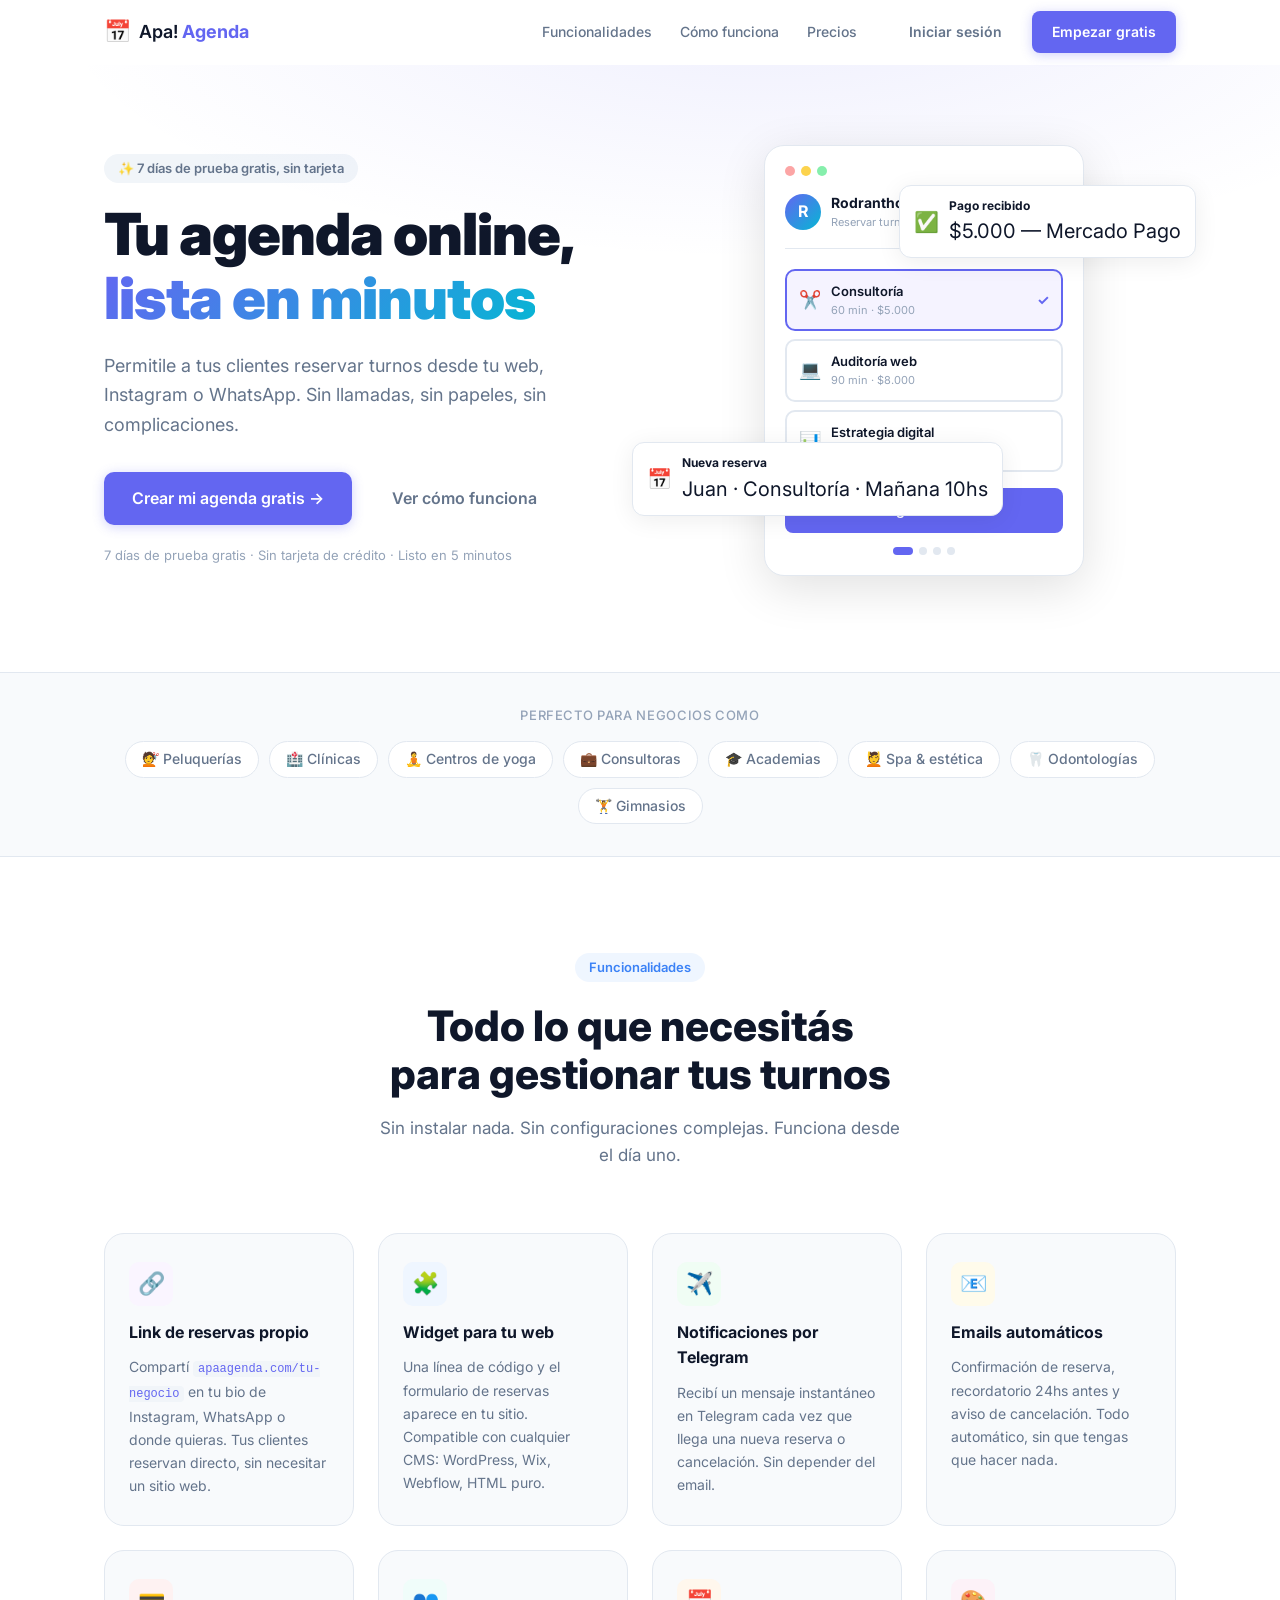
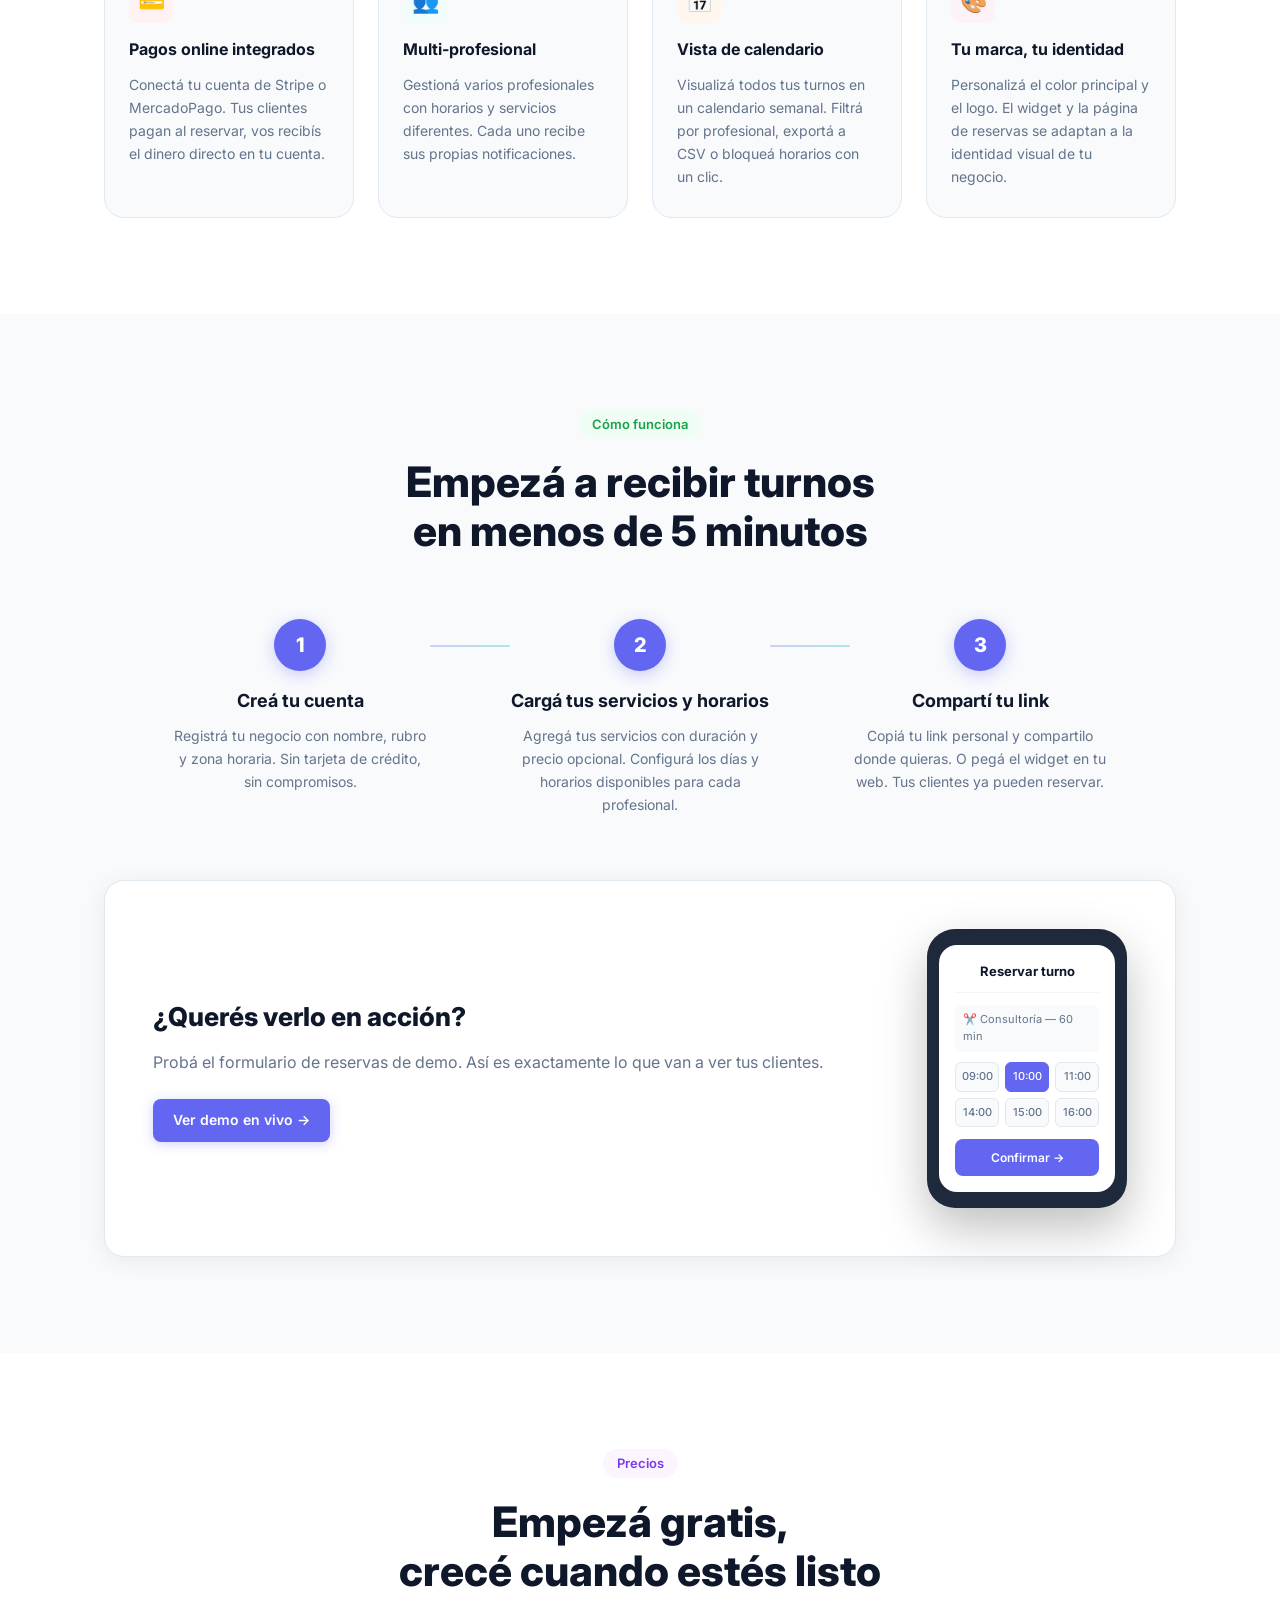
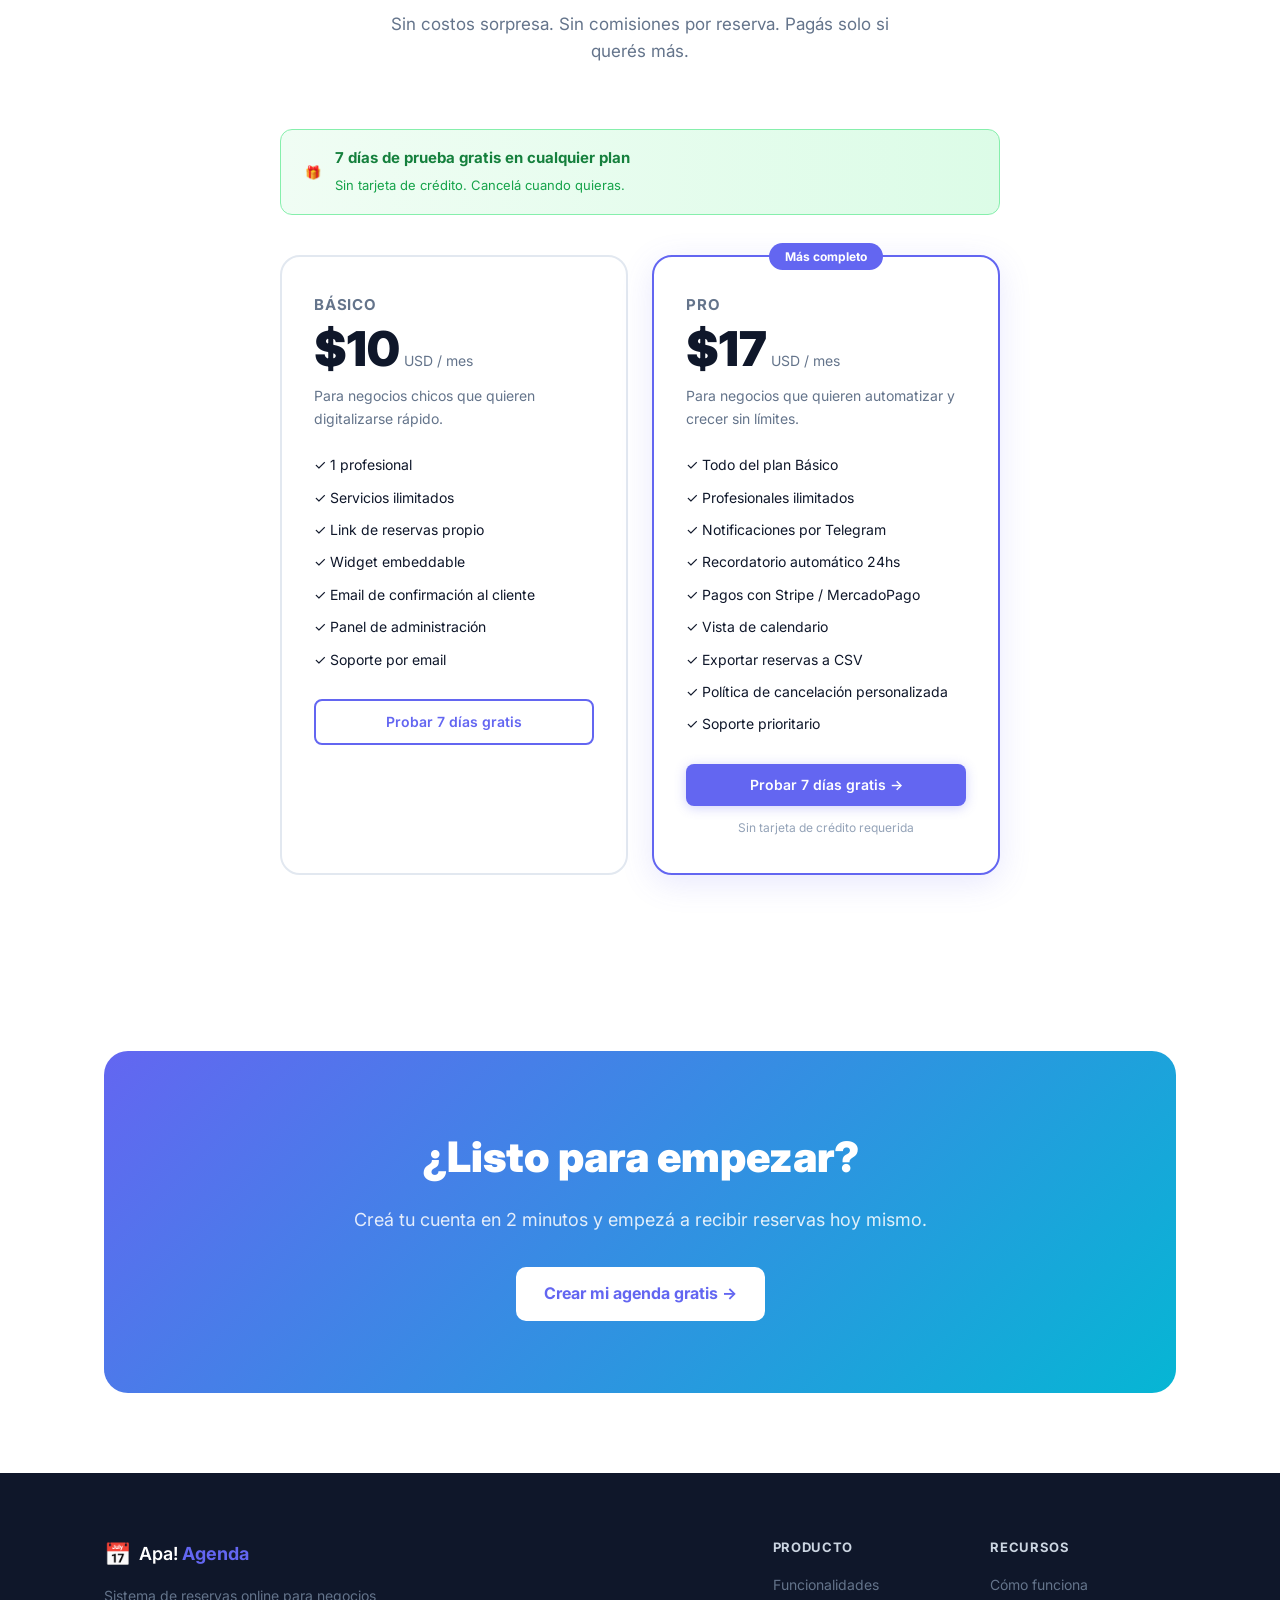
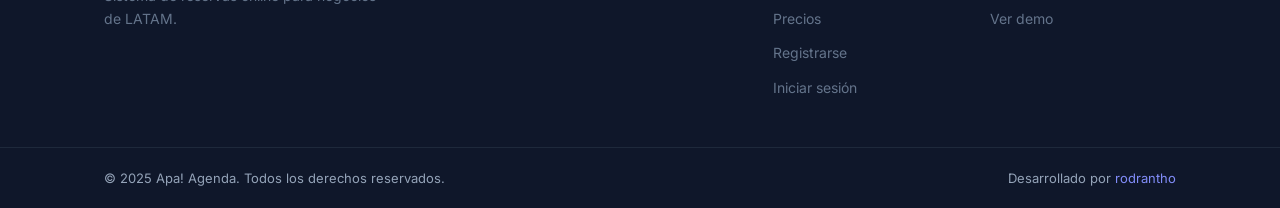
==== index.html @ f94d6b87 "chore: replace edantis with rodrantho, add custom domain CNAME - Widget mockup: Estudio Edantis → Ro" ====
<!doctype html>
<html lang="es">
<head>
  <meta charset="UTF-8" />
  <meta name="viewport" content="width=device-width, initial-scale=1.0" />
  <title>Apa! Agenda — Tu agenda online, lista en minutos</title>
  <meta name="description" content="Sistema de reservas online para salones, clínicas, estudios y más. Widget embeddable, notificaciones por Telegram y email, pagos integrados." />
  <meta property="og:title" content="Apa! Agenda" />
  <meta property="og:description" content="Tu agenda online, lista en minutos. Para negocios de salud, belleza, educación y más." />
  <meta property="og:type" content="website" />
  <link rel="preconnect" href="https://fonts.googleapis.com" />
  <link rel="preconnect" href="https://fonts.gstatic.com" crossorigin />
  <link href="https://fonts.googleapis.com/css2?family=Inter:wght@400;500;600;700;800;900&display=swap" rel="stylesheet" />
  <link rel="stylesheet" href="style.css" />
</head>
<body>

  <!-- ─── NAV ─────────────────────────────────────────────────────────────── -->
  <header class="nav" id="nav">
    <div class="container nav__inner">
      <a href="/" class="nav__logo">
        <span class="logo-icon">📅</span>
        <span>Apa! <strong>Agenda</strong></span>
      </a>
      <nav class="nav__links">
        <a href="#features">Funcionalidades</a>
        <a href="#how">Cómo funciona</a>
        <a href="#pricing">Precios</a>
      </nav>
      <div class="nav__ctas">
        <a href="https://app.apagenda.com/login" class="btn btn--ghost">Iniciar sesión</a>
        <a href="https://app.apagenda.com/register" class="btn btn--primary">Empezar gratis</a>
      </div>
      <button class="nav__burger" id="burger" aria-label="Menú">
        <span></span><span></span><span></span>
      </button>
    </div>
    <div class="nav__mobile" id="mobile-menu">
      <a href="#features">Funcionalidades</a>
      <a href="#how">Cómo funciona</a>
      <a href="#pricing">Precios</a>
      <a href="https://app.apagenda.com/login" class="btn btn--ghost">Iniciar sesión</a>
      <a href="https://app.apagenda.com/register" class="btn btn--primary">Empezar gratis</a>
    </div>
  </header>

  <!-- ─── HERO ─────────────────────────────────────────────────────────────── -->
  <section class="hero">
    <div class="container hero__inner">
      <div class="hero__text">
        <div class="badge">✨ 7 días de prueba gratis, sin tarjeta</div>
        <h1>Tu agenda online,<br /><span class="gradient-text">lista en minutos</span></h1>
        <p class="hero__sub">
          Permitile a tus clientes reservar turnos desde tu web, Instagram o WhatsApp.
          Sin llamadas, sin papeles, sin complicaciones.
        </p>
        <div class="hero__actions">
          <a href="https://app.apagenda.com/register" class="btn btn--primary btn--lg">
            Crear mi agenda gratis →
          </a>
          <a href="#how" class="btn btn--ghost btn--lg">Ver cómo funciona</a>
        </div>
        <p class="hero__note">7 días de prueba gratis · Sin tarjeta de crédito · Listo en 5 minutos</p>
      </div>
      <div class="hero__visual">
        <div class="widget-preview">
          <div class="widget-preview__bar">
            <span></span><span></span><span></span>
          </div>
          <div class="widget-preview__header">
            <div class="wp-avatar">R</div>
            <div>
              <div class="wp-name">Rodrantho</div>
              <div class="wp-sub">Reservar turno</div>
            </div>
          </div>
          <div class="widget-preview__services">
            <div class="service-card service-card--active">
              <span class="service-icon">✂️</span>
              <div>
                <div class="service-name">Consultoría</div>
                <div class="service-meta">60 min · $5.000</div>
              </div>
              <span class="service-check">✓</span>
            </div>
            <div class="service-card">
              <span class="service-icon">💻</span>
              <div>
                <div class="service-name">Auditoría web</div>
                <div class="service-meta">90 min · $8.000</div>
              </div>
            </div>
            <div class="service-card">
              <span class="service-icon">📊</span>
              <div>
                <div class="service-name">Estrategia digital</div>
                <div class="service-meta">45 min · $3.500</div>
              </div>
            </div>
          </div>
          <div class="widget-preview__btn">Siguiente →</div>
          <div class="widget-preview__steps">
            <span class="step active"></span>
            <span class="step"></span>
            <span class="step"></span>
            <span class="step"></span>
          </div>
        </div>
        <div class="floating-notif floating-notif--1">
          <span>📅</span>
          <div>
            <strong>Nueva reserva</strong>
            <span>Juan · Consultoría · Mañana 10hs</span>
          </div>
        </div>
        <div class="floating-notif floating-notif--2">
          <span>✅</span>
          <div>
            <strong>Pago recibido</strong>
            <span>$5.000 — Mercado Pago</span>
          </div>
        </div>
      </div>
    </div>
    <div class="hero__bg"></div>
  </section>

  <!-- ─── LOGOS / SOCIAL PROOF ─────────────────────────────────────────────── -->
  <section class="social-proof">
    <div class="container">
      <p class="social-proof__label">Perfecto para negocios como</p>
      <div class="industries">
        <span>💇 Peluquerías</span>
        <span>🏥 Clínicas</span>
        <span>🧘 Centros de yoga</span>
        <span>💼 Consultoras</span>
        <span>🎓 Academias</span>
        <span>💆 Spa & estética</span>
        <span>🦷 Odontologías</span>
        <span>🏋️ Gimnasios</span>
      </div>
    </div>
  </section>

  <!-- ─── FEATURES ─────────────────────────────────────────────────────────── -->
  <section class="features section" id="features">
    <div class="container">
      <div class="section-header">
        <div class="badge badge--blue">Funcionalidades</div>
        <h2>Todo lo que necesitás<br />para gestionar tus turnos</h2>
        <p>Sin instalar nada. Sin configuraciones complejas. Funciona desde el día uno.</p>
      </div>
      <div class="features__grid">

        <div class="feature-card">
          <div class="feature-icon feature-icon--purple">🔗</div>
          <h3>Link de reservas propio</h3>
          <p>Compartí <code>apaagenda.com/tu-negocio</code> en tu bio de Instagram, WhatsApp o donde quieras. Tus clientes reservan directo, sin necesitar un sitio web.</p>
        </div>

        <div class="feature-card">
          <div class="feature-icon feature-icon--blue">🧩</div>
          <h3>Widget para tu web</h3>
          <p>Una línea de código y el formulario de reservas aparece en tu sitio. Compatible con cualquier CMS: WordPress, Wix, Webflow, HTML puro.</p>
        </div>

        <div class="feature-card">
          <div class="feature-icon feature-icon--green">✈️</div>
          <h3>Notificaciones por Telegram</h3>
          <p>Recibí un mensaje instantáneo en Telegram cada vez que llega una nueva reserva o cancelación. Sin depender del email.</p>
        </div>

        <div class="feature-card">
          <div class="feature-icon feature-icon--yellow">📧</div>
          <h3>Emails automáticos</h3>
          <p>Confirmación de reserva, recordatorio 24hs antes y aviso de cancelación. Todo automático, sin que tengas que hacer nada.</p>
        </div>

        <div class="feature-card">
          <div class="feature-icon feature-icon--red">💳</div>
          <h3>Pagos online integrados</h3>
          <p>Conectá tu cuenta de Stripe o MercadoPago. Tus clientes pagan al reservar, vos recibís el dinero directo en tu cuenta.</p>
        </div>

        <div class="feature-card">
          <div class="feature-icon feature-icon--teal">👥</div>
          <h3>Multi-profesional</h3>
          <p>Gestioná varios profesionales con horarios y servicios diferentes. Cada uno recibe sus propias notificaciones.</p>
        </div>

        <div class="feature-card">
          <div class="feature-icon feature-icon--orange">📅</div>
          <h3>Vista de calendario</h3>
          <p>Visualizá todos tus turnos en un calendario semanal. Filtrá por profesional, exportá a CSV o bloqueá horarios con un clic.</p>
        </div>

        <div class="feature-card">
          <div class="feature-icon feature-icon--pink">🎨</div>
          <h3>Tu marca, tu identidad</h3>
          <p>Personalizá el color principal y el logo. El widget y la página de reservas se adaptan a la identidad visual de tu negocio.</p>
        </div>

      </div>
    </div>
  </section>

  <!-- ─── HOW IT WORKS ─────────────────────────────────────────────────────── -->
  <section class="how section" id="how">
    <div class="container">
      <div class="section-header">
        <div class="badge badge--green">Cómo funciona</div>
        <h2>Empezá a recibir turnos<br />en menos de 5 minutos</h2>
      </div>
      <div class="steps">
        <div class="step-item">
          <div class="step-number">1</div>
          <div class="step-content">
            <h3>Creá tu cuenta</h3>
            <p>Registrá tu negocio con nombre, rubro y zona horaria. Sin tarjeta de crédito, sin compromisos.</p>
          </div>
        </div>
        <div class="step-divider"></div>
        <div class="step-item">
          <div class="step-number">2</div>
          <div class="step-content">
            <h3>Cargá tus servicios y horarios</h3>
            <p>Agregá tus servicios con duración y precio opcional. Configurá los días y horarios disponibles para cada profesional.</p>
          </div>
        </div>
        <div class="step-divider"></div>
        <div class="step-item">
          <div class="step-number">3</div>
          <div class="step-content">
            <h3>Compartí tu link</h3>
            <p>Copiá tu link personal y compartilo donde quieras. O pegá el widget en tu web. Tus clientes ya pueden reservar.</p>
          </div>
        </div>
      </div>

      <div class="demo-box">
        <div class="demo-box__text">
          <h3>¿Querés verlo en acción?</h3>
          <p>Probá el formulario de reservas de demo. Así es exactamente lo que van a ver tus clientes.</p>
          <a href="https://app.apagenda.com/b/salon-demo" target="_blank" rel="noopener" class="btn btn--primary">
            Ver demo en vivo →
          </a>
        </div>
        <div class="demo-box__img">
          <div class="phone-mockup">
            <div class="phone-screen">
              <div class="phone-header">Reservar turno</div>
              <div class="phone-service">✂️ Consultoría — 60 min</div>
              <div class="phone-slots">
                <span class="slot">09:00</span>
                <span class="slot slot--active">10:00</span>
                <span class="slot">11:00</span>
                <span class="slot">14:00</span>
                <span class="slot">15:00</span>
                <span class="slot">16:00</span>
              </div>
              <div class="phone-btn">Confirmar →</div>
            </div>
          </div>
        </div>
      </div>
    </div>
  </section>

  <!-- ─── PRICING ───────────────────────────────────────────────────────────── -->
  <section class="pricing section" id="pricing">
    <div class="container">
      <div class="section-header">
        <div class="badge badge--purple">Precios</div>
        <h2>Empezá gratis,<br />crecé cuando estés listo</h2>
        <p>Sin costos sorpresa. Sin comisiones por reserva. Pagás solo si querés más.</p>
      </div>
      <div class="trial-banner">
        <span class="trial-icon">🎁</span>
        <div>
          <strong>7 días de prueba gratis en cualquier plan</strong>
          <span>Sin tarjeta de crédito. Cancelá cuando quieras.</span>
        </div>
      </div>

      <div class="pricing__grid">

        <div class="plan-card">
          <div class="plan-name">Básico</div>
          <div class="plan-price"><span class="plan-amount">$10</span><span class="plan-period">USD / mes</span></div>
          <p class="plan-desc">Para negocios chicos que quieren digitalizarse rápido.</p>
          <ul class="plan-features">
            <li>✓ 1 profesional</li>
            <li>✓ Servicios ilimitados</li>
            <li>✓ Link de reservas propio</li>
            <li>✓ Widget embeddable</li>
            <li>✓ Email de confirmación al cliente</li>
            <li>✓ Panel de administración</li>
            <li>✓ Soporte por email</li>
          </ul>
          <a href="https://app.apagenda.com/register" class="btn btn--outline btn--full">Probar 7 días gratis</a>
        </div>

        <div class="plan-card plan-card--featured">
          <div class="plan-badge">Más completo</div>
          <div class="plan-name">Pro</div>
          <div class="plan-price"><span class="plan-amount">$17</span><span class="plan-period">USD / mes</span></div>
          <p class="plan-desc">Para negocios que quieren automatizar y crecer sin límites.</p>
          <ul class="plan-features">
            <li>✓ Todo del plan Básico</li>
            <li>✓ Profesionales ilimitados</li>
            <li>✓ Notificaciones por Telegram</li>
            <li>✓ Recordatorio automático 24hs</li>
            <li>✓ Pagos con Stripe / MercadoPago</li>
            <li>✓ Vista de calendario</li>
            <li>✓ Exportar reservas a CSV</li>
            <li>✓ Política de cancelación personalizada</li>
            <li>✓ Soporte prioritario</li>
          </ul>
          <a href="https://app.apagenda.com/register" class="btn btn--primary btn--full">Probar 7 días gratis →</a>
          <p style="font-size:12px;text-align:center;margin-top:12px;color:#94a3b8;">Sin tarjeta de crédito requerida</p>
        </div>

      </div>
    </div>
  </section>

  <!-- ─── CTA FINAL ────────────────────────────────────────────────────────── -->
  <section class="cta-section section">
    <div class="container">
      <div class="cta-box">
        <h2>¿Listo para empezar?</h2>
        <p>Creá tu cuenta en 2 minutos y empezá a recibir reservas hoy mismo.</p>
        <a href="https://app.apagenda.com/register" class="btn btn--white btn--lg">
          Crear mi agenda gratis →
        </a>
      </div>
    </div>
  </section>

  <!-- ─── FOOTER ───────────────────────────────────────────────────────────── -->
  <footer class="footer">
    <div class="container footer__inner">
      <div class="footer__brand">
        <a href="/" class="nav__logo">
          <span class="logo-icon">📅</span>
          <span>Apa! <strong>Agenda</strong></span>
        </a>
        <p>Sistema de reservas online para negocios de LATAM.</p>
      </div>
      <div class="footer__links">
        <div class="footer__col">
          <h4>Producto</h4>
          <a href="#features">Funcionalidades</a>
          <a href="#pricing">Precios</a>
          <a href="https://app.apagenda.com/register">Registrarse</a>
          <a href="https://app.apagenda.com/login">Iniciar sesión</a>
        </div>
        <div class="footer__col">
          <h4>Recursos</h4>
          <a href="#how">Cómo funciona</a>
          <a href="https://app.apagenda.com/b/salon-demo" target="_blank" rel="noopener">Ver demo</a>
        </div>
      </div>
    </div>
    <div class="footer__bottom">
      <div class="container">
        <span>© 2025 Apa! Agenda. Todos los derechos reservados.</span>
        <span>
          Desarrollado por
          <a href="https://rodrantho.com" target="_blank" rel="noopener">rodrantho</a>
        </span>
      </div>
    </div>
  </footer>

  <script src="main.js"></script>
</body>
</html>
---- style.css ----
/* ─── Reset & Base ─────────────────────────────────────────────────────────── */
*, *::before, *::after { box-sizing: border-box; margin: 0; padding: 0; }

:root {
  --color-primary: #6366f1;
  --color-primary-dark: #4f46e5;
  --color-primary-light: #818cf8;
  --color-bg: #ffffff;
  --color-surface: #f8fafc;
  --color-border: #e2e8f0;
  --color-text: #0f172a;
  --color-muted: #64748b;
  --color-subtle: #94a3b8;
  --radius: 12px;
  --radius-lg: 20px;
  --shadow: 0 4px 24px rgba(0,0,0,.07);
  --shadow-lg: 0 12px 48px rgba(0,0,0,.12);
  --font: 'Inter', -apple-system, BlinkMacSystemFont, sans-serif;
}

html { scroll-behavior: smooth; }

body {
  font-family: var(--font);
  color: var(--color-text);
  background: var(--color-bg);
  line-height: 1.6;
  -webkit-font-smoothing: antialiased;
}

a { color: inherit; text-decoration: none; }
img { max-width: 100%; display: block; }

.container {
  max-width: 1120px;
  margin: 0 auto;
  padding: 0 24px;
}

.section { padding: 96px 0; }

.gradient-text {
  background: linear-gradient(135deg, var(--color-primary) 0%, #06b6d4 100%);
  -webkit-background-clip: text;
  -webkit-text-fill-color: transparent;
  background-clip: text;
}

/* ─── Buttons ───────────────────────────────────────────────────────────────── */
.btn {
  display: inline-flex;
  align-items: center;
  gap: 6px;
  padding: 10px 20px;
  border-radius: 8px;
  font-size: 14px;
  font-weight: 600;
  cursor: pointer;
  border: none;
  transition: all 0.18s;
  white-space: nowrap;
}
.btn--primary {
  background: var(--color-primary);
  color: #fff;
  box-shadow: 0 2px 12px rgba(99,102,241,.3);
}
.btn--primary:hover { background: var(--color-primary-dark); transform: translateY(-1px); box-shadow: 0 4px 16px rgba(99,102,241,.4); }
.btn--ghost { background: transparent; color: var(--color-muted); }
.btn--ghost:hover { color: var(--color-text); background: var(--color-surface); }
.btn--outline {
  background: transparent;
  color: var(--color-primary);
  border: 2px solid var(--color-primary);
}
.btn--outline:hover { background: var(--color-primary); color: #fff; }
.btn--white { background: #fff; color: var(--color-primary); font-weight: 700; }
.btn--white:hover { background: #f1f5f9; transform: translateY(-1px); }
.btn--lg { padding: 14px 28px; font-size: 16px; border-radius: 10px; }
.btn--full { width: 100%; justify-content: center; }

/* ─── Badge ─────────────────────────────────────────────────────────────────── */
.badge {
  display: inline-flex;
  align-items: center;
  gap: 6px;
  padding: 4px 14px;
  border-radius: 99px;
  font-size: 13px;
  font-weight: 600;
  background: #f1f5f9;
  color: var(--color-muted);
  margin-bottom: 20px;
}
.badge--blue { background: #eff6ff; color: #3b82f6; }
.badge--green { background: #f0fdf4; color: #16a34a; }
.badge--purple { background: #faf5ff; color: #7c3aed; }

.section-header {
  text-align: center;
  margin-bottom: 64px;
}
.section-header h2 {
  font-size: clamp(28px, 4vw, 42px);
  font-weight: 800;
  line-height: 1.15;
  margin-bottom: 16px;
  color: var(--color-text);
}
.section-header p {
  font-size: 17px;
  color: var(--color-muted);
  max-width: 520px;
  margin: 0 auto;
}

/* ─── NAV ───────────────────────────────────────────────────────────────────── */
.nav {
  position: sticky;
  top: 0;
  z-index: 1000;
  background: rgba(255,255,255,0.9);
  backdrop-filter: blur(12px);
  border-bottom: 1px solid transparent;
  transition: border-color 0.2s, box-shadow 0.2s;
}
.nav.scrolled {
  border-bottom-color: var(--color-border);
  box-shadow: 0 2px 16px rgba(0,0,0,.06);
}
.nav__inner {
  display: flex;
  align-items: center;
  gap: 32px;
  height: 64px;
}
.nav__logo {
  display: flex;
  align-items: center;
  gap: 8px;
  font-size: 18px;
  font-weight: 600;
  color: var(--color-text);
  flex-shrink: 0;
}
.nav__logo strong { color: var(--color-primary); }
.logo-icon { font-size: 22px; }

.nav__links {
  display: flex;
  align-items: center;
  gap: 28px;
  margin-left: auto;
}
.nav__links a {
  font-size: 14px;
  color: var(--color-muted);
  font-weight: 500;
  transition: color 0.15s;
}
.nav__links a:hover { color: var(--color-text); }

.nav__ctas {
  display: flex;
  align-items: center;
  gap: 10px;
}

.nav__burger {
  display: none;
  flex-direction: column;
  gap: 5px;
  background: none;
  border: none;
  cursor: pointer;
  padding: 4px;
  margin-left: auto;
}
.nav__burger span {
  display: block;
  width: 22px;
  height: 2px;
  background: var(--color-text);
  border-radius: 2px;
  transition: all 0.2s;
}

.nav__mobile {
  display: none;
  flex-direction: column;
  gap: 8px;
  padding: 16px 24px;
  border-top: 1px solid var(--color-border);
  background: #fff;
}
.nav__mobile a { font-size: 15px; color: var(--color-muted); padding: 6px 0; }
.nav__mobile.open { display: flex; }

/* ─── HERO ──────────────────────────────────────────────────────────────────── */
.hero {
  position: relative;
  overflow: hidden;
  padding: 80px 0 96px;
}
.hero__bg {
  position: absolute;
  inset: 0;
  background: radial-gradient(ellipse 80% 60% at 60% -10%, rgba(99,102,241,.1) 0%, transparent 70%);
  pointer-events: none;
}
.hero__inner {
  display: grid;
  grid-template-columns: 1fr 1fr;
  gap: 64px;
  align-items: center;
  position: relative;
}
.hero__text { max-width: 560px; }
.hero__text h1 {
  font-size: clamp(36px, 5vw, 58px);
  font-weight: 900;
  line-height: 1.1;
  letter-spacing: -1px;
  margin-bottom: 20px;
}
.hero__sub {
  font-size: 18px;
  color: var(--color-muted);
  line-height: 1.65;
  margin-bottom: 32px;
  max-width: 480px;
}
.hero__actions {
  display: flex;
  gap: 12px;
  flex-wrap: wrap;
  margin-bottom: 20px;
}
.hero__note {
  font-size: 13px;
  color: var(--color-subtle);
}

/* Widget preview mockup */
.hero__visual {
  position: relative;
  display: flex;
  justify-content: center;
}
.widget-preview {
  background: #fff;
  border-radius: var(--radius-lg);
  box-shadow: var(--shadow-lg);
  padding: 20px;
  width: 320px;
  border: 1px solid var(--color-border);
  position: relative;
  z-index: 1;
}
.widget-preview__bar {
  display: flex;
  gap: 6px;
  margin-bottom: 16px;
}
.widget-preview__bar span {
  width: 10px;
  height: 10px;
  border-radius: 50%;
  background: #e2e8f0;
}
.widget-preview__bar span:nth-child(1) { background: #fca5a5; }
.widget-preview__bar span:nth-child(2) { background: #fcd34d; }
.widget-preview__bar span:nth-child(3) { background: #86efac; }

.widget-preview__header {
  display: flex;
  align-items: center;
  gap: 10px;
  margin-bottom: 20px;
  padding-bottom: 16px;
  border-bottom: 1px solid var(--color-border);
}
.wp-avatar {
  width: 36px;
  height: 36px;
  border-radius: 50%;
  background: linear-gradient(135deg, var(--color-primary), #06b6d4);
  color: #fff;
  font-weight: 700;
  font-size: 16px;
  display: flex;
  align-items: center;
  justify-content: center;
}
.wp-name { font-weight: 700; font-size: 14px; }
.wp-sub { font-size: 11px; color: var(--color-subtle); }

.widget-preview__services { display: flex; flex-direction: column; gap: 8px; margin-bottom: 16px; }
.service-card {
  display: flex;
  align-items: center;
  gap: 10px;
  padding: 10px 12px;
  border-radius: 10px;
  border: 2px solid var(--color-border);
  cursor: pointer;
  transition: all 0.15s;
}
.service-card--active {
  border-color: var(--color-primary);
  background: #f5f3ff;
}
.service-icon { font-size: 18px; flex-shrink: 0; }
.service-name { font-size: 13px; font-weight: 600; }
.service-meta { font-size: 11px; color: var(--color-subtle); }
.service-check { margin-left: auto; color: var(--color-primary); font-weight: 700; font-size: 14px; }

.widget-preview__btn {
  background: var(--color-primary);
  color: #fff;
  text-align: center;
  padding: 11px;
  border-radius: 8px;
  font-size: 14px;
  font-weight: 600;
  margin-bottom: 14px;
}
.widget-preview__steps {
  display: flex;
  justify-content: center;
  gap: 6px;
}
.step { width: 8px; height: 8px; border-radius: 50%; background: #e2e8f0; }
.step.active { background: var(--color-primary); width: 20px; border-radius: 4px; }

/* Floating notifications */
.floating-notif {
  position: absolute;
  background: #fff;
  border: 1px solid var(--color-border);
  border-radius: 12px;
  padding: 10px 14px;
  display: flex;
  align-items: center;
  gap: 10px;
  box-shadow: var(--shadow);
  font-size: 12px;
  white-space: nowrap;
  z-index: 2;
  animation: float 3s ease-in-out infinite;
}
.floating-notif span { font-size: 20px; }
.floating-notif strong { display: block; font-weight: 700; font-size: 12px; }
.floating-notif--1 { bottom: 60px; left: -40px; animation-delay: 0s; }
.floating-notif--2 { top: 40px; right: -20px; animation-delay: 1.5s; }

@keyframes float {
  0%, 100% { transform: translateY(0px); }
  50% { transform: translateY(-6px); }
}

/* ─── SOCIAL PROOF ──────────────────────────────────────────────────────────── */
.social-proof {
  background: var(--color-surface);
  border-top: 1px solid var(--color-border);
  border-bottom: 1px solid var(--color-border);
  padding: 32px 0;
  text-align: center;
}
.social-proof__label {
  font-size: 13px;
  color: var(--color-subtle);
  font-weight: 500;
  margin-bottom: 16px;
  text-transform: uppercase;
  letter-spacing: .05em;
}
.industries {
  display: flex;
  flex-wrap: wrap;
  justify-content: center;
  gap: 10px;
}
.industries span {
  background: #fff;
  border: 1px solid var(--color-border);
  padding: 6px 16px;
  border-radius: 99px;
  font-size: 14px;
  color: var(--color-muted);
  font-weight: 500;
}

/* ─── FEATURES ──────────────────────────────────────────────────────────────── */
.features { background: #fff; }
.features__grid {
  display: grid;
  grid-template-columns: repeat(4, 1fr);
  gap: 24px;
}
.feature-card {
  background: var(--color-surface);
  border: 1px solid var(--color-border);
  border-radius: var(--radius-lg);
  padding: 28px 24px;
  transition: all 0.2s;
}
.feature-card:hover {
  border-color: var(--color-primary-light);
  box-shadow: 0 4px 24px rgba(99,102,241,.1);
  transform: translateY(-2px);
}
.feature-card h3 { font-size: 16px; font-weight: 700; margin-bottom: 10px; margin-top: 14px; }
.feature-card p { font-size: 14px; color: var(--color-muted); line-height: 1.65; }
.feature-card code { background: #f1f5f9; padding: 1px 5px; border-radius: 4px; font-size: 12px; color: var(--color-primary); }

.feature-icon {
  width: 44px;
  height: 44px;
  border-radius: 10px;
  display: flex;
  align-items: center;
  justify-content: center;
  font-size: 22px;
}
.feature-icon--purple { background: #faf5ff; }
.feature-icon--blue   { background: #eff6ff; }
.feature-icon--green  { background: #f0fdf4; }
.feature-icon--yellow { background: #fffbeb; }
.feature-icon--red    { background: #fef2f2; }
.feature-icon--teal   { background: #f0fdfa; }
.feature-icon--orange { background: #fff7ed; }
.feature-icon--pink   { background: #fdf2f8; }

/* ─── HOW IT WORKS ──────────────────────────────────────────────────────────── */
.how { background: var(--color-surface); }

.steps {
  display: flex;
  align-items: flex-start;
  gap: 0;
  margin-bottom: 64px;
  justify-content: center;
}
.step-item {
  display: flex;
  flex-direction: column;
  align-items: center;
  text-align: center;
  max-width: 260px;
  flex: 1;
}
.step-number {
  width: 52px;
  height: 52px;
  border-radius: 50%;
  background: var(--color-primary);
  color: #fff;
  font-size: 20px;
  font-weight: 800;
  display: flex;
  align-items: center;
  justify-content: center;
  margin-bottom: 16px;
  flex-shrink: 0;
  box-shadow: 0 4px 16px rgba(99,102,241,.3);
}
.step-content h3 { font-size: 18px; font-weight: 700; margin-bottom: 8px; }
.step-content p { font-size: 14px; color: var(--color-muted); line-height: 1.65; }
.step-divider {
  flex: 0 0 80px;
  height: 2px;
  background: linear-gradient(90deg, var(--color-primary), #06b6d4);
  margin-top: 26px;
  border-radius: 2px;
  opacity: 0.3;
}

.demo-box {
  background: #fff;
  border: 1px solid var(--color-border);
  border-radius: var(--radius-lg);
  padding: 48px;
  display: grid;
  grid-template-columns: 1fr auto;
  gap: 48px;
  align-items: center;
  box-shadow: var(--shadow);
}
.demo-box__text h3 { font-size: 26px; font-weight: 800; margin-bottom: 12px; }
.demo-box__text p { font-size: 16px; color: var(--color-muted); margin-bottom: 24px; }

/* Phone mockup */
.phone-mockup {
  width: 200px;
  background: #1e293b;
  border-radius: 28px;
  padding: 16px 12px;
  box-shadow: 0 20px 48px rgba(0,0,0,.25);
}
.phone-screen {
  background: #fff;
  border-radius: 18px;
  padding: 16px;
  overflow: hidden;
}
.phone-header {
  font-size: 13px;
  font-weight: 700;
  text-align: center;
  margin-bottom: 12px;
  padding-bottom: 10px;
  border-bottom: 1px solid #f1f5f9;
}
.phone-service {
  font-size: 11px;
  color: var(--color-muted);
  background: #f8fafc;
  padding: 6px 8px;
  border-radius: 6px;
  margin-bottom: 10px;
}
.phone-slots {
  display: grid;
  grid-template-columns: repeat(3, 1fr);
  gap: 6px;
  margin-bottom: 12px;
}
.slot {
  background: #f8fafc;
  border: 1px solid #e2e8f0;
  border-radius: 6px;
  padding: 5px;
  font-size: 11px;
  text-align: center;
  font-weight: 500;
  color: var(--color-muted);
}
.slot--active {
  background: var(--color-primary);
  border-color: var(--color-primary);
  color: #fff;
}
.phone-btn {
  background: var(--color-primary);
  color: #fff;
  text-align: center;
  padding: 9px;
  border-radius: 8px;
  font-size: 12px;
  font-weight: 600;
}

/* ─── PRICING ───────────────────────────────────────────────────────────────── */
.pricing { background: #fff; }

.trial-banner {
  display: flex;
  align-items: center;
  gap: 14px;
  background: linear-gradient(90deg, #f0fdf4, #dcfce7);
  border: 1px solid #86efac;
  border-radius: 12px;
  padding: 16px 24px;
  margin-bottom: 40px;
  max-width: 720px;
  margin-inline: auto;
  margin-bottom: 40px;
}
.trial-icon { font-size: 28px; flex-shrink: 0; }
.trial-banner strong { display: block; font-size: 15px; color: #15803d; font-weight: 700; margin-bottom: 2px; }
.trial-banner span { font-size: 13px; color: #16a34a; }

.pricing__grid {
  display: grid;
  grid-template-columns: 1fr 1fr;
  gap: 24px;
  max-width: 720px;
  margin: 0 auto;
}
.plan-card {
  border: 2px solid var(--color-border);
  border-radius: var(--radius-lg);
  padding: 36px 32px;
  position: relative;
}
.plan-card--featured {
  border-color: var(--color-primary);
  box-shadow: 0 8px 32px rgba(99,102,241,.15);
}
.plan-badge {
  position: absolute;
  top: -14px;
  left: 50%;
  transform: translateX(-50%);
  background: var(--color-primary);
  color: #fff;
  font-size: 12px;
  font-weight: 700;
  padding: 4px 16px;
  border-radius: 99px;
  white-space: nowrap;
}
.plan-name { font-size: 15px; font-weight: 700; color: var(--color-muted); margin-bottom: 8px; text-transform: uppercase; letter-spacing: .05em; }
.plan-price { margin-bottom: 12px; }
.plan-amount { font-size: 48px; font-weight: 900; color: var(--color-text); line-height: 1; }
.plan-period { font-size: 14px; color: var(--color-muted); margin-left: 4px; }
.plan-desc { font-size: 14px; color: var(--color-muted); margin-bottom: 24px; }
.plan-features { list-style: none; display: flex; flex-direction: column; gap: 10px; margin-bottom: 28px; }
.plan-features li { font-size: 14px; color: var(--color-text); }

/* ─── CTA SECTION ───────────────────────────────────────────────────────────── */
.cta-section { padding: 80px 0; }
.cta-box {
  background: linear-gradient(135deg, var(--color-primary) 0%, #06b6d4 100%);
  border-radius: 24px;
  padding: 72px 48px;
  text-align: center;
  color: #fff;
}
.cta-box h2 { font-size: clamp(28px, 4vw, 42px); font-weight: 900; margin-bottom: 16px; }
.cta-box p { font-size: 18px; opacity: 0.85; margin-bottom: 32px; }

/* ─── FOOTER ────────────────────────────────────────────────────────────────── */
.footer {
  background: #0f172a;
  color: #94a3b8;
}
.footer__inner {
  display: grid;
  grid-template-columns: 1.5fr 1fr;
  gap: 64px;
  padding: 64px 24px 48px;
  align-items: start;
}
.footer__brand .nav__logo { color: #fff; margin-bottom: 12px; }
.footer__brand p { font-size: 14px; color: #64748b; max-width: 280px; line-height: 1.65; }

.footer__links { display: grid; grid-template-columns: 1fr 1fr; gap: 32px; }
.footer__col { display: flex; flex-direction: column; gap: 12px; }
.footer__col h4 { font-size: 13px; font-weight: 700; color: #cbd5e1; text-transform: uppercase; letter-spacing: .05em; margin-bottom: 4px; }
.footer__col a { font-size: 14px; color: #64748b; transition: color 0.15s; }
.footer__col a:hover { color: #e2e8f0; }

.footer__bottom {
  border-top: 1px solid #1e293b;
  padding: 20px 24px;
}
.footer__bottom .container {
  display: flex;
  justify-content: space-between;
  align-items: center;
  font-size: 13px;
  gap: 16px;
  flex-wrap: wrap;
}
.footer__bottom a { color: var(--color-primary-light); }
.footer__bottom a:hover { color: #fff; }

/* ─── RESPONSIVE ────────────────────────────────────────────────────────────── */
@media (max-width: 1024px) {
  .features__grid { grid-template-columns: repeat(2, 1fr); }
}

@media (max-width: 768px) {
  .section { padding: 64px 0; }

  .nav__links, .nav__ctas { display: none; }
  .nav__burger { display: flex; }

  .hero__inner {
    grid-template-columns: 1fr;
    gap: 48px;
    text-align: center;
  }
  .hero__text { max-width: 100%; }
  .hero__sub { max-width: 100%; }
  .hero__actions { justify-content: center; }
  .hero__visual { justify-content: center; }
  .floating-notif--1 { bottom: -20px; left: 0; }
  .floating-notif--2 { top: -20px; right: 0; }

  .features__grid { grid-template-columns: 1fr; }

  .steps { flex-direction: column; align-items: center; }
  .step-divider { width: 2px; height: 40px; flex: 0 0 40px; margin-top: 0; }

  .demo-box {
    grid-template-columns: 1fr;
    padding: 32px 24px;
    text-align: center;
  }
  .demo-box__img { display: none; }

  .pricing__grid { grid-template-columns: 1fr; max-width: 400px; }

  .cta-box { padding: 48px 24px; }

  .footer__inner { grid-template-columns: 1fr; gap: 40px; }
  .footer__bottom .container { flex-direction: column; text-align: center; }
}

@media (max-width: 480px) {
  .hero { padding: 48px 0 64px; }
  .widget-preview { width: 100%; max-width: 320px; }
  .industries { gap: 6px; }
  .industries span { font-size: 12px; padding: 5px 12px; }
}
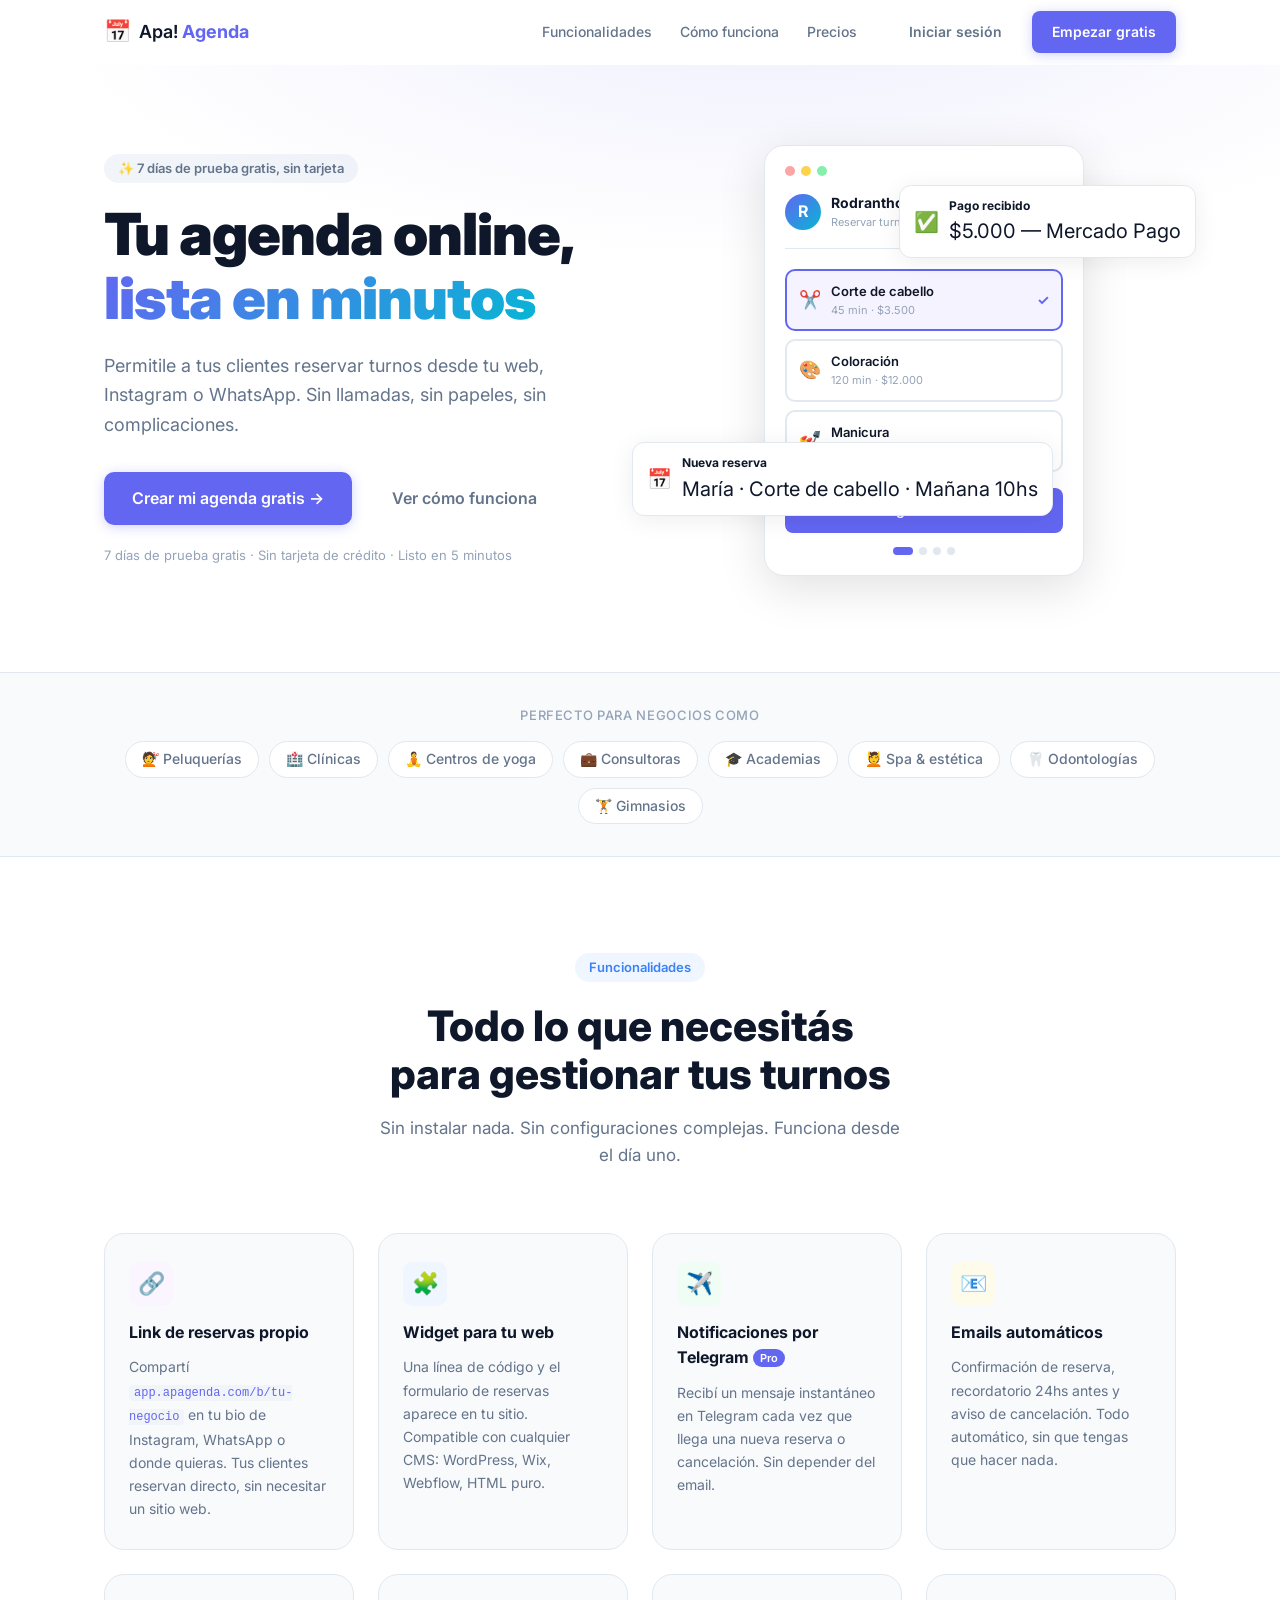
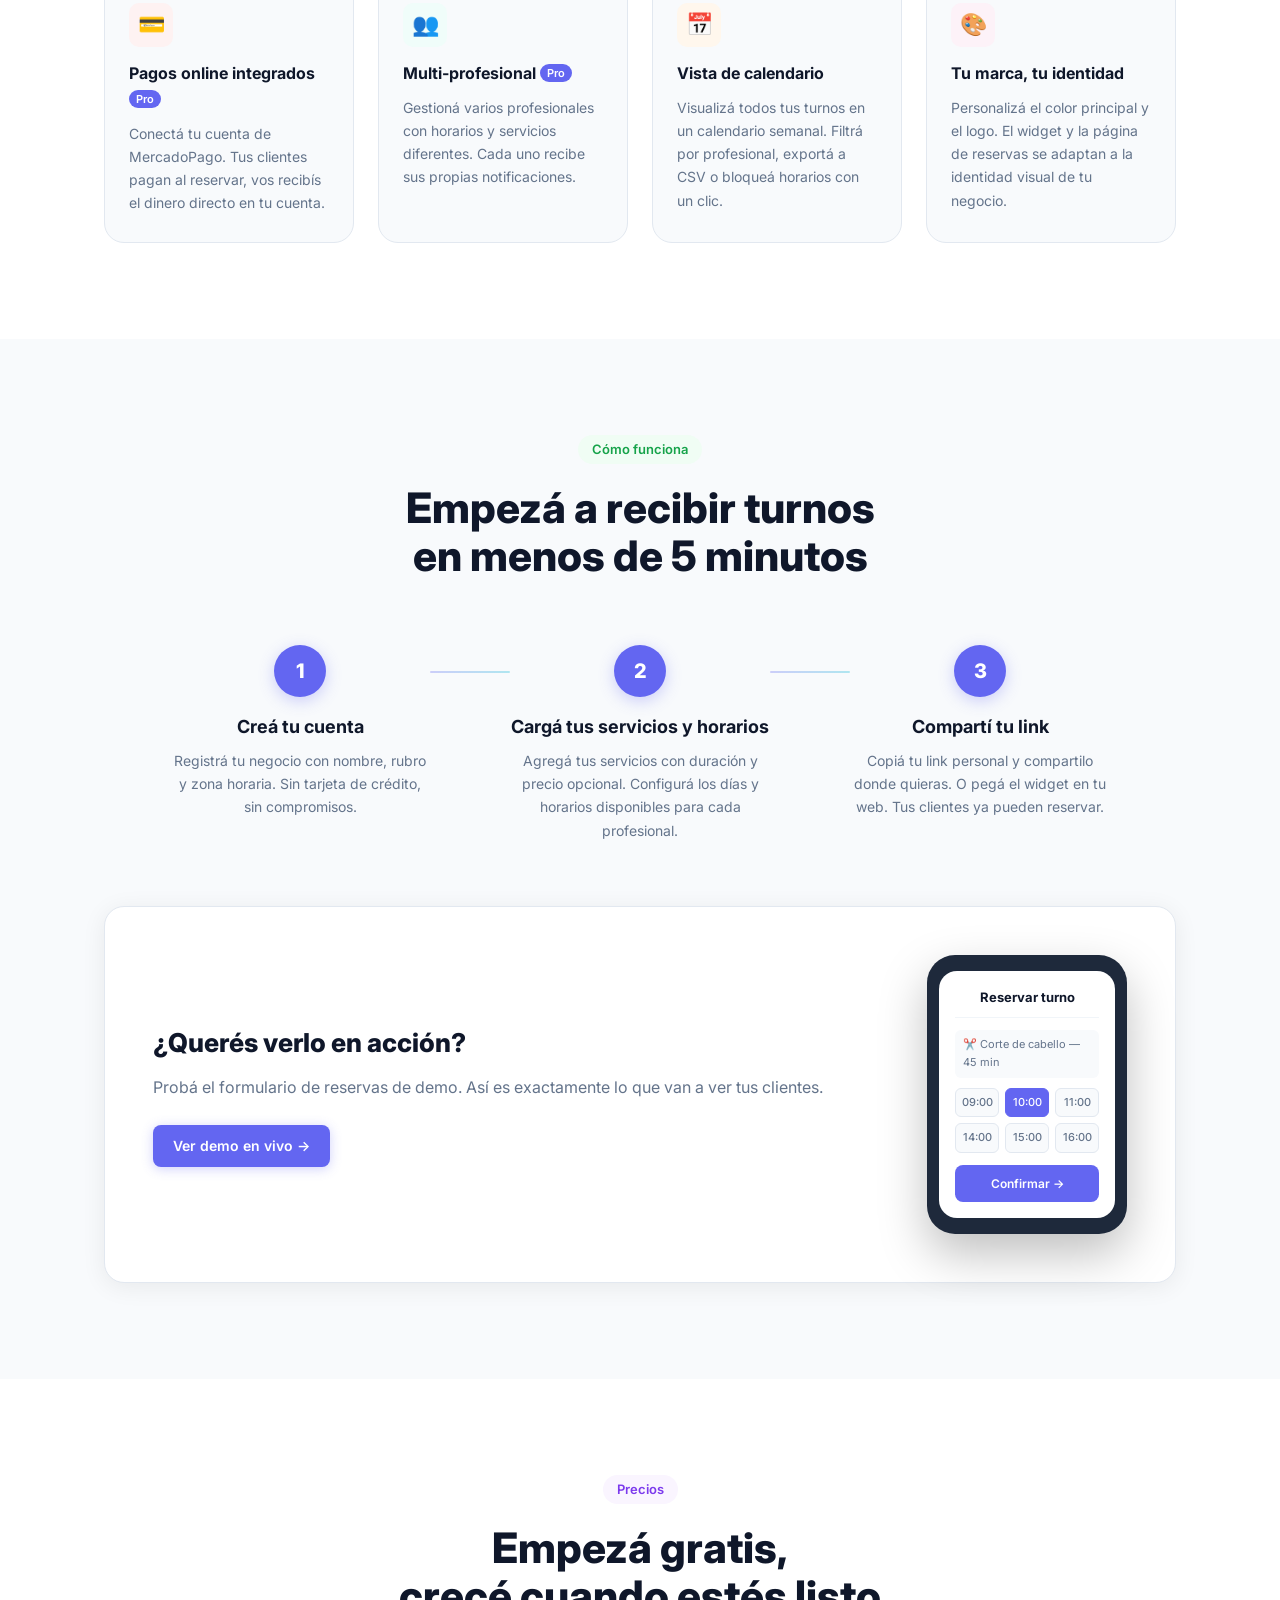
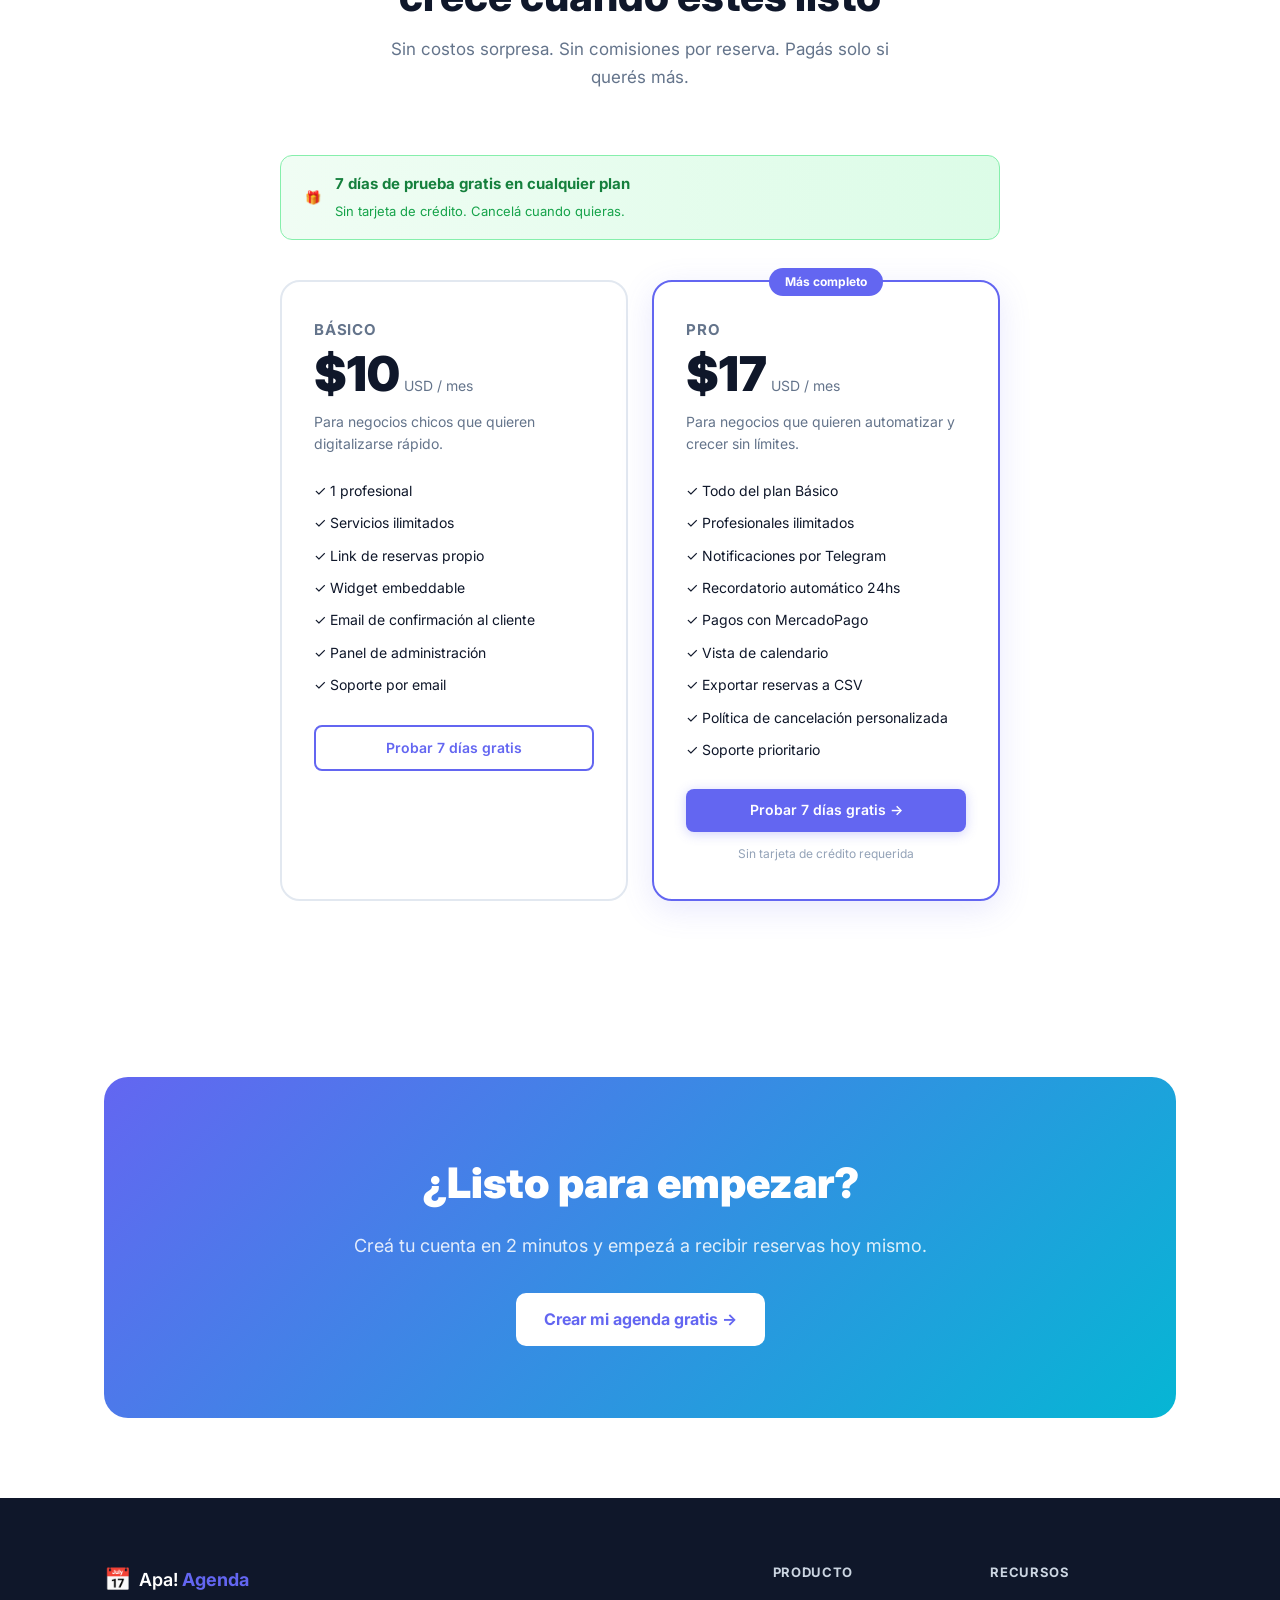
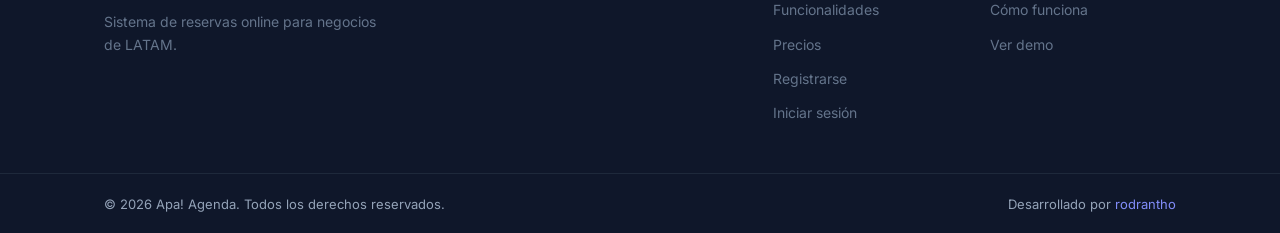
==== commit 9d7e49b4: "fix: update landing with accurate production info - Fix booking link: apaagenda.com/tu-negocio → app" ====
--- a/index.html
+++ b/index.html
@@ -78,23 +78,23 @@
             <div class="service-card service-card--active">
               <span class="service-icon">✂️</span>
               <div>
-                <div class="service-name">Consultoría</div>
-                <div class="service-meta">60 min · $5.000</div>
+                <div class="service-name">Corte de cabello</div>
+                <div class="service-meta">45 min · $3.500</div>
               </div>
               <span class="service-check">✓</span>
             </div>
             <div class="service-card">
-              <span class="service-icon">💻</span>
+              <span class="service-icon">🎨</span>
               <div>
-                <div class="service-name">Auditoría web</div>
-                <div class="service-meta">90 min · $8.000</div>
+                <div class="service-name">Coloración</div>
+                <div class="service-meta">120 min · $12.000</div>
               </div>
             </div>
             <div class="service-card">
-              <span class="service-icon">📊</span>
+              <span class="service-icon">💅</span>
               <div>
-                <div class="service-name">Estrategia digital</div>
-                <div class="service-meta">45 min · $3.500</div>
+                <div class="service-name">Manicura</div>
+                <div class="service-meta">30 min · $2.000</div>
               </div>
             </div>
           </div>
@@ -110,7 +110,7 @@
           <span>📅</span>
           <div>
             <strong>Nueva reserva</strong>
-            <span>Juan · Consultoría · Mañana 10hs</span>
+            <span>María · Corte de cabello · Mañana 10hs</span>
           </div>
         </div>
         <div class="floating-notif floating-notif--2">
@@ -155,7 +155,7 @@
         <div class="feature-card">
           <div class="feature-icon feature-icon--purple">🔗</div>
           <h3>Link de reservas propio</h3>
-          <p>Compartí <code>apaagenda.com/tu-negocio</code> en tu bio de Instagram, WhatsApp o donde quieras. Tus clientes reservan directo, sin necesitar un sitio web.</p>
+          <p>Compartí <code>app.apagenda.com/b/tu-negocio</code> en tu bio de Instagram, WhatsApp o donde quieras. Tus clientes reservan directo, sin necesitar un sitio web.</p>
         </div>
 
         <div class="feature-card">
@@ -166,7 +166,7 @@
 
         <div class="feature-card">
           <div class="feature-icon feature-icon--green">✈️</div>
-          <h3>Notificaciones por Telegram</h3>
+          <h3>Notificaciones por Telegram <span style="font-size:11px;background:#6366f1;color:#fff;padding:2px 7px;border-radius:99px;vertical-align:middle;font-weight:600;">Pro</span></h3>
           <p>Recibí un mensaje instantáneo en Telegram cada vez que llega una nueva reserva o cancelación. Sin depender del email.</p>
         </div>
 
@@ -178,13 +178,13 @@
 
         <div class="feature-card">
           <div class="feature-icon feature-icon--red">💳</div>
-          <h3>Pagos online integrados</h3>
-          <p>Conectá tu cuenta de Stripe o MercadoPago. Tus clientes pagan al reservar, vos recibís el dinero directo en tu cuenta.</p>
+          <h3>Pagos online integrados <span style="font-size:11px;background:#6366f1;color:#fff;padding:2px 7px;border-radius:99px;vertical-align:middle;font-weight:600;">Pro</span></h3>
+          <p>Conectá tu cuenta de MercadoPago. Tus clientes pagan al reservar, vos recibís el dinero directo en tu cuenta.</p>
         </div>
 
         <div class="feature-card">
           <div class="feature-icon feature-icon--teal">👥</div>
-          <h3>Multi-profesional</h3>
+          <h3>Multi-profesional <span style="font-size:11px;background:#6366f1;color:#fff;padding:2px 7px;border-radius:99px;vertical-align:middle;font-weight:600;">Pro</span></h3>
           <p>Gestioná varios profesionales con horarios y servicios diferentes. Cada uno recibe sus propias notificaciones.</p>
         </div>
 
@@ -249,7 +249,7 @@
           <div class="phone-mockup">
             <div class="phone-screen">
               <div class="phone-header">Reservar turno</div>
-              <div class="phone-service">✂️ Consultoría — 60 min</div>
+              <div class="phone-service">✂️ Corte de cabello — 45 min</div>
               <div class="phone-slots">
                 <span class="slot">09:00</span>
                 <span class="slot slot--active">10:00</span>
@@ -310,7 +310,7 @@
             <li>✓ Profesionales ilimitados</li>
             <li>✓ Notificaciones por Telegram</li>
             <li>✓ Recordatorio automático 24hs</li>
-            <li>✓ Pagos con Stripe / MercadoPago</li>
+            <li>✓ Pagos con MercadoPago</li>
             <li>✓ Vista de calendario</li>
             <li>✓ Exportar reservas a CSV</li>
             <li>✓ Política de cancelación personalizada</li>
@@ -364,7 +364,7 @@
     </div>
     <div class="footer__bottom">
       <div class="container">
-        <span>© 2025 Apa! Agenda. Todos los derechos reservados.</span>
+        <span>© 2026 Apa! Agenda. Todos los derechos reservados.</span>
         <span>
           Desarrollado por
           <a href="https://rodrantho.com" target="_blank" rel="noopener">rodrantho</a>
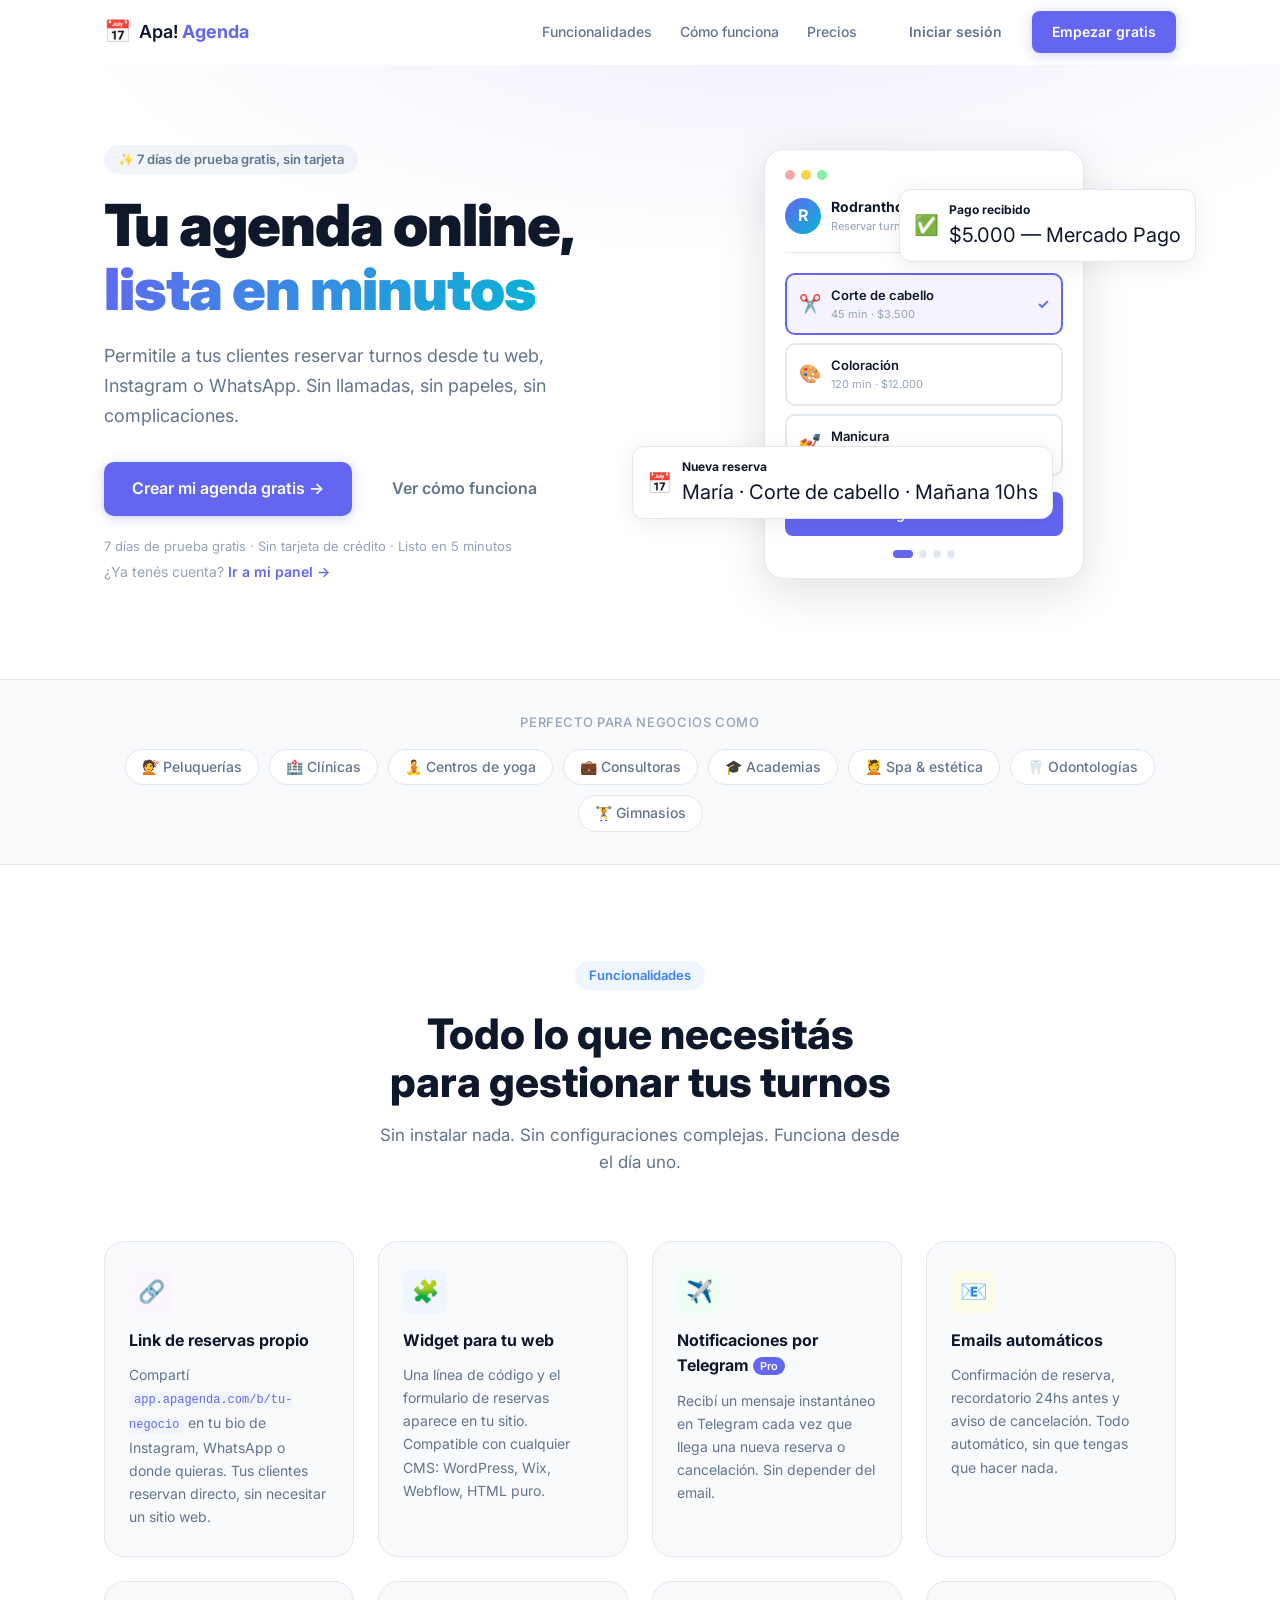
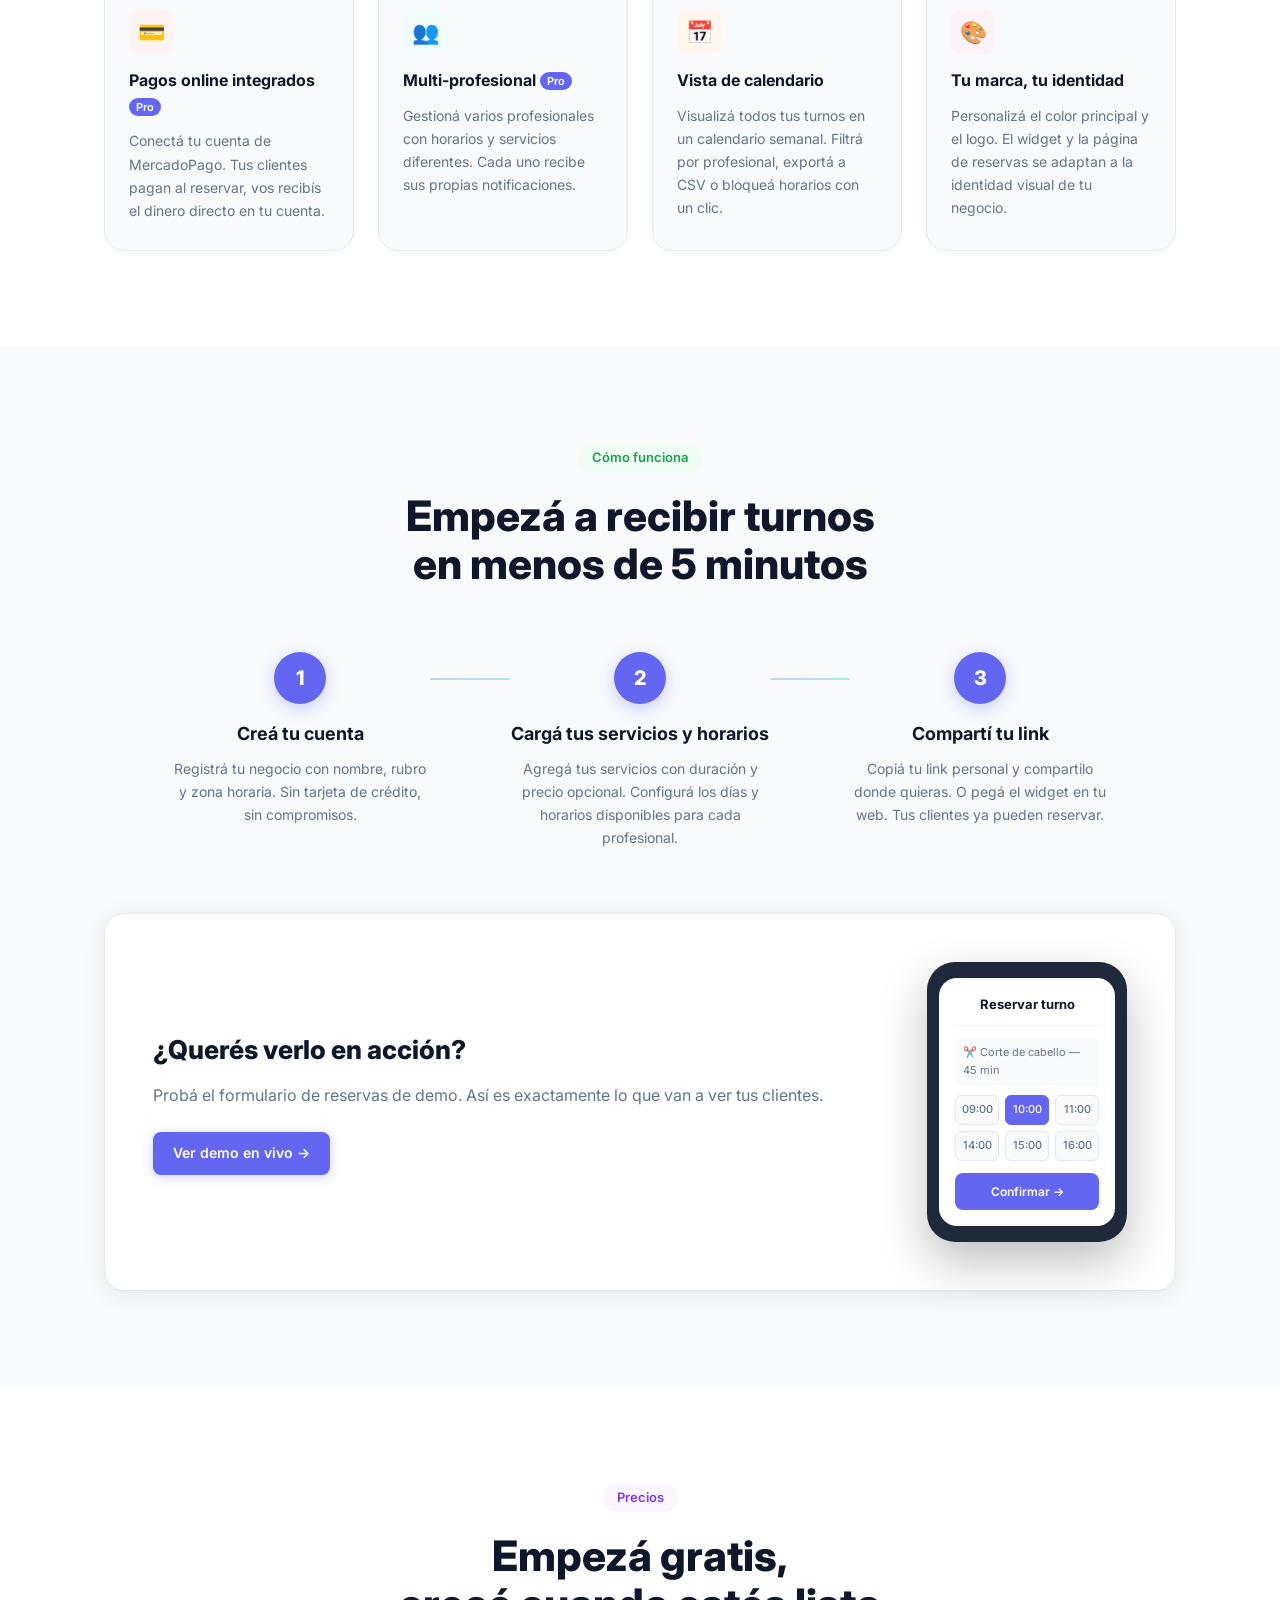
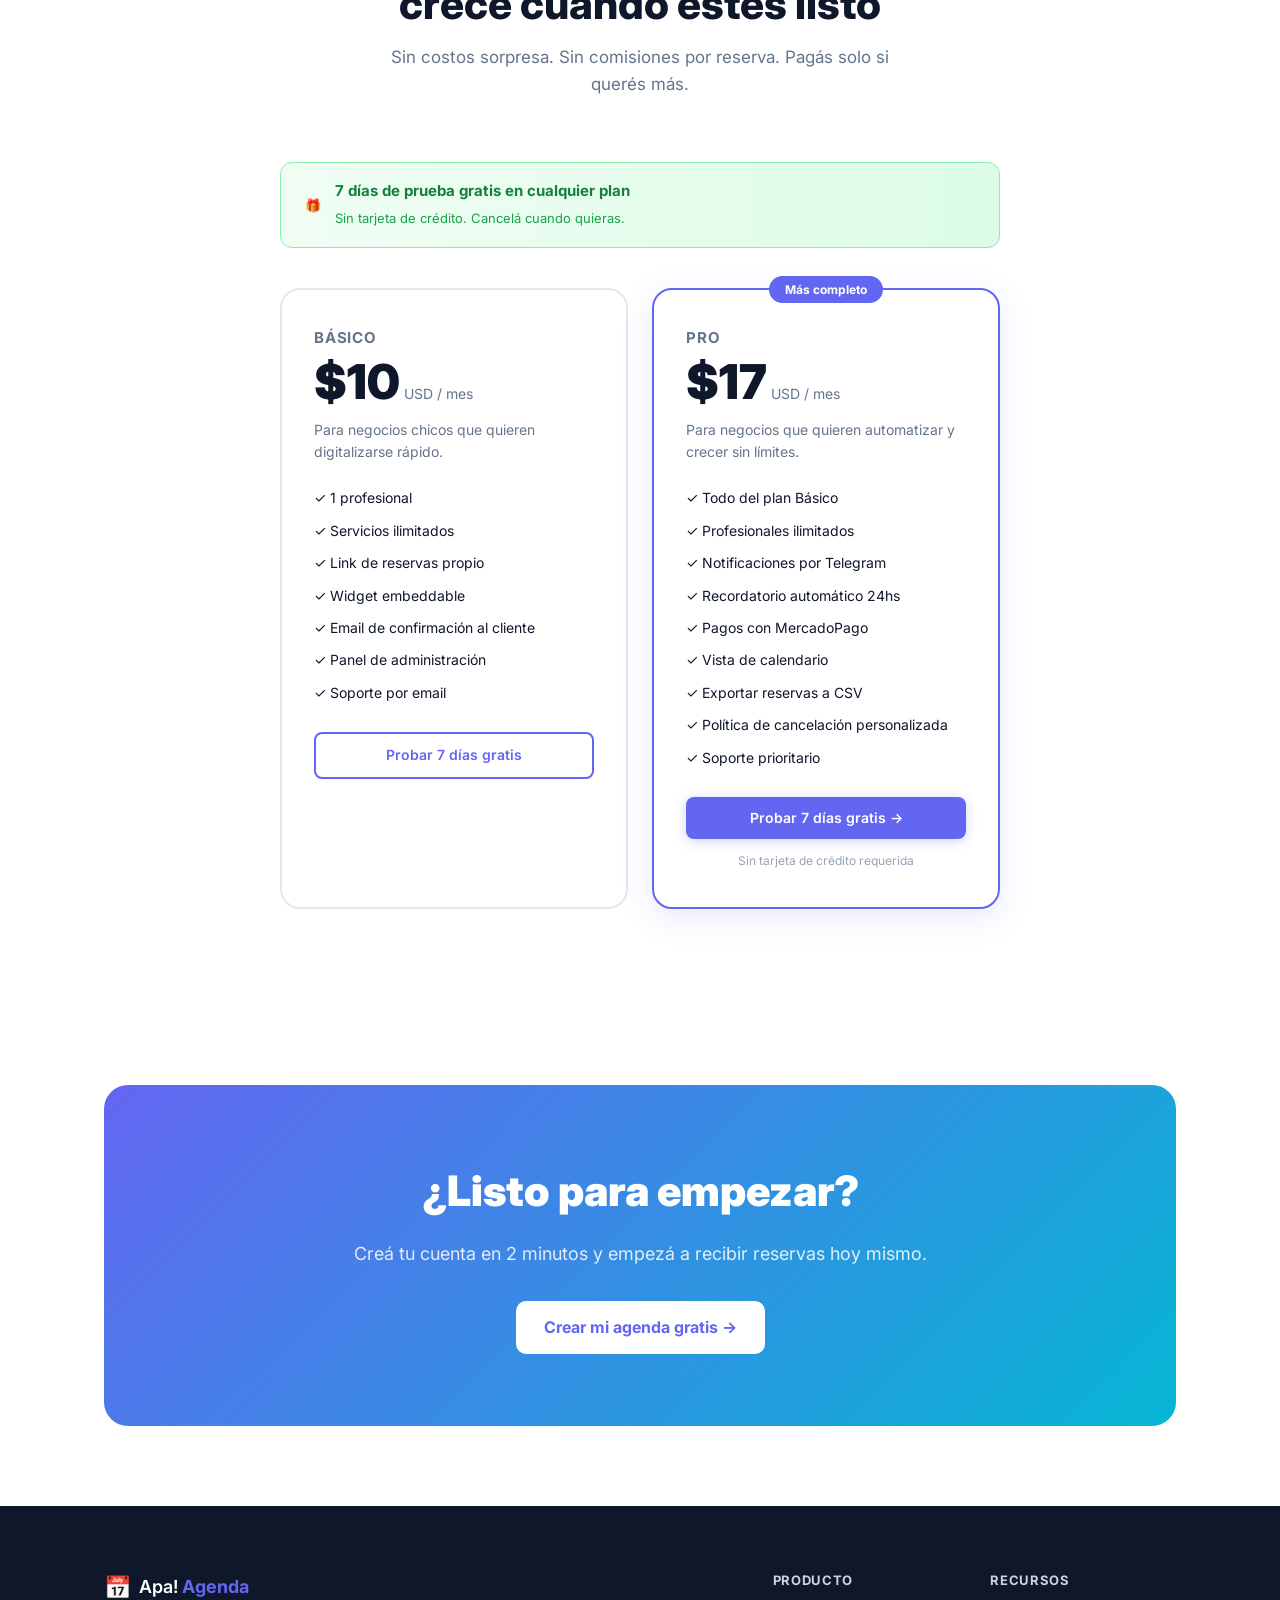
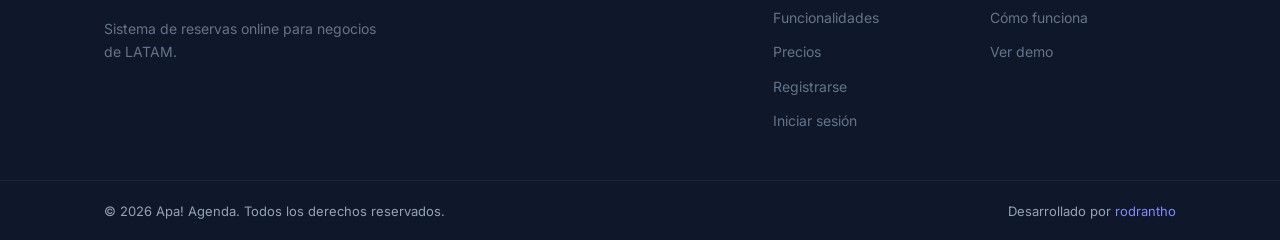
==== commit 1a1de2b1: "feat: add direct login link for existing users in hero Co-Authored-By: Claude Sonnet 4.6 <noreply@an" ====
--- a/index.html
+++ b/index.html
@@ -61,6 +61,7 @@
           <a href="#how" class="btn btn--ghost btn--lg">Ver cómo funciona</a>
         </div>
         <p class="hero__note">7 días de prueba gratis · Sin tarjeta de crédito · Listo en 5 minutos</p>
+        <p class="hero__login">¿Ya tenés cuenta? <a href="https://app.apagenda.com/login">Ir a mi panel →</a></p>
       </div>
       <div class="hero__visual">
         <div class="widget-preview">
--- a/style.css
+++ b/style.css
@@ -240,6 +240,17 @@
   font-size: 13px;
   color: var(--color-subtle);
 }
+.hero__login {
+  font-size: 14px;
+  color: var(--color-subtle);
+  margin-top: 4px;
+}
+.hero__login a {
+  color: var(--color-primary);
+  font-weight: 600;
+  text-decoration: none;
+}
+.hero__login a:hover { text-decoration: underline; }
 
 /* Widget preview mockup */
 .hero__visual {
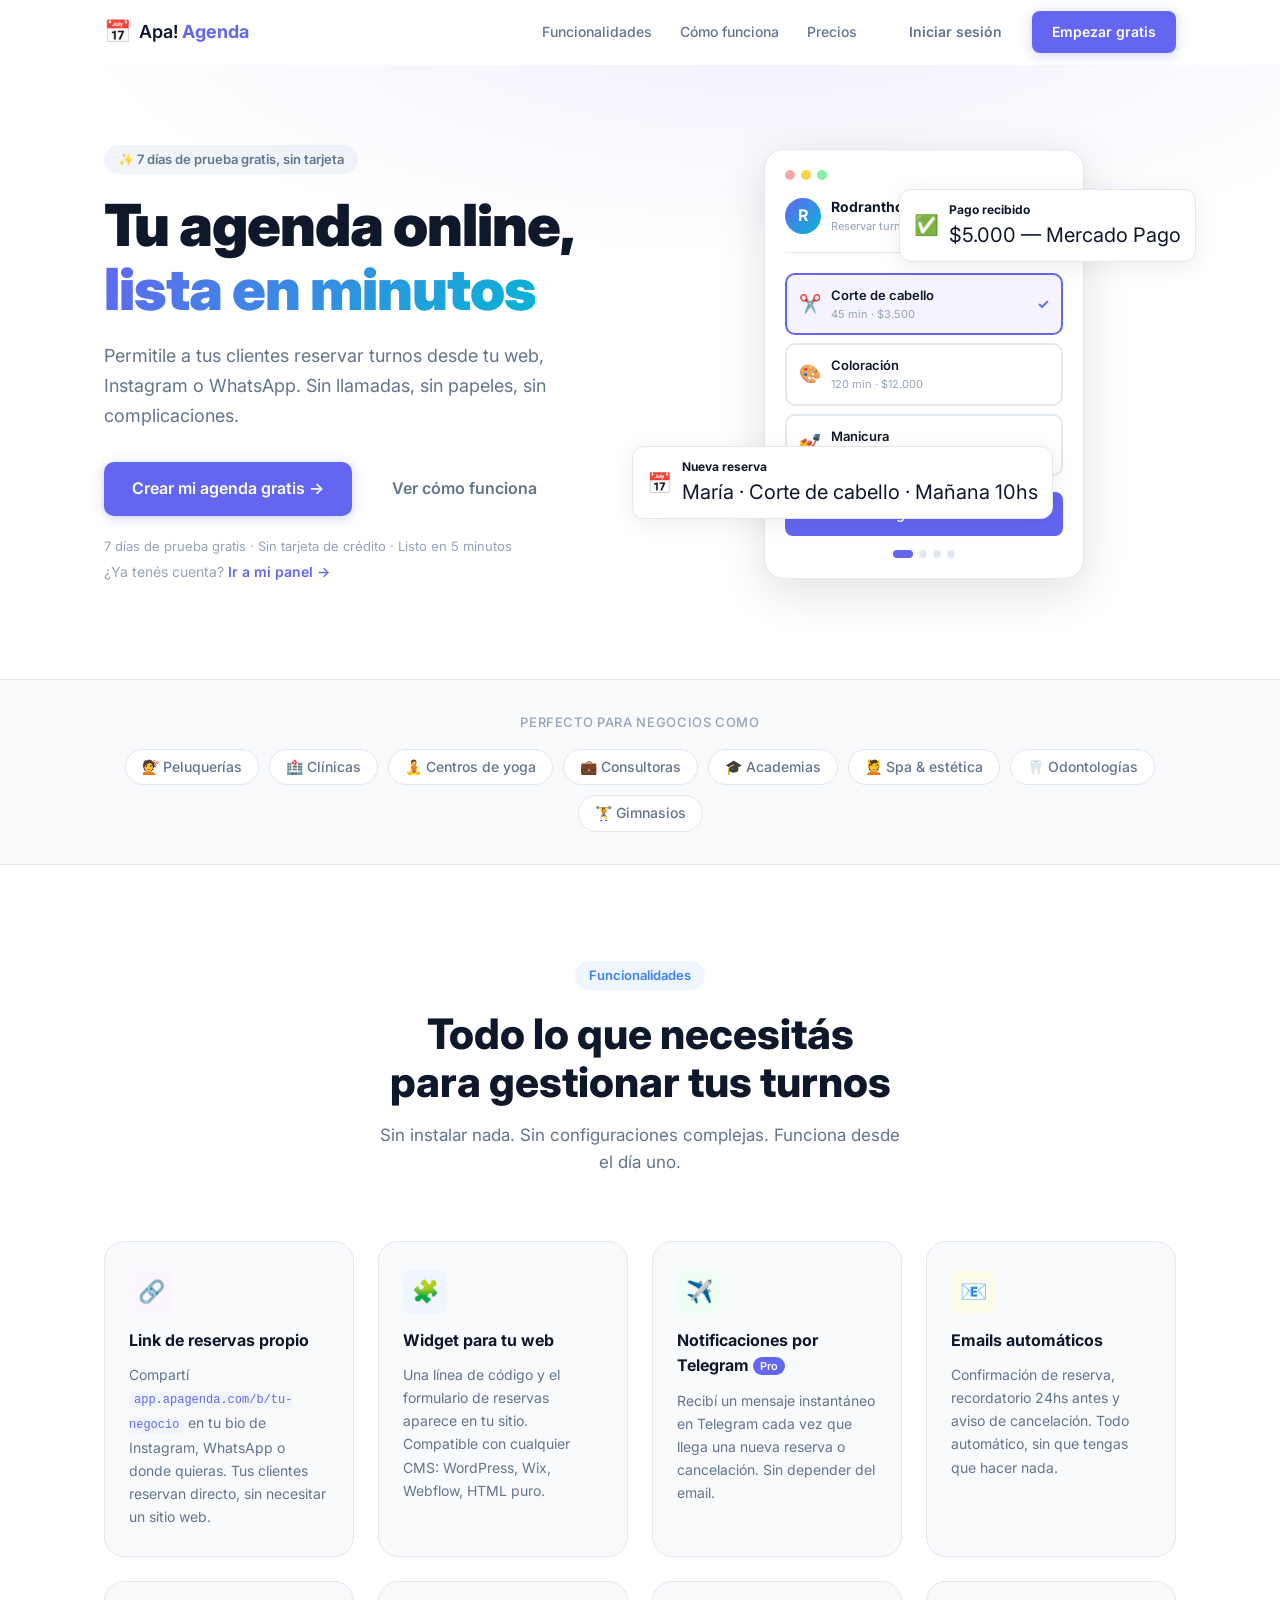
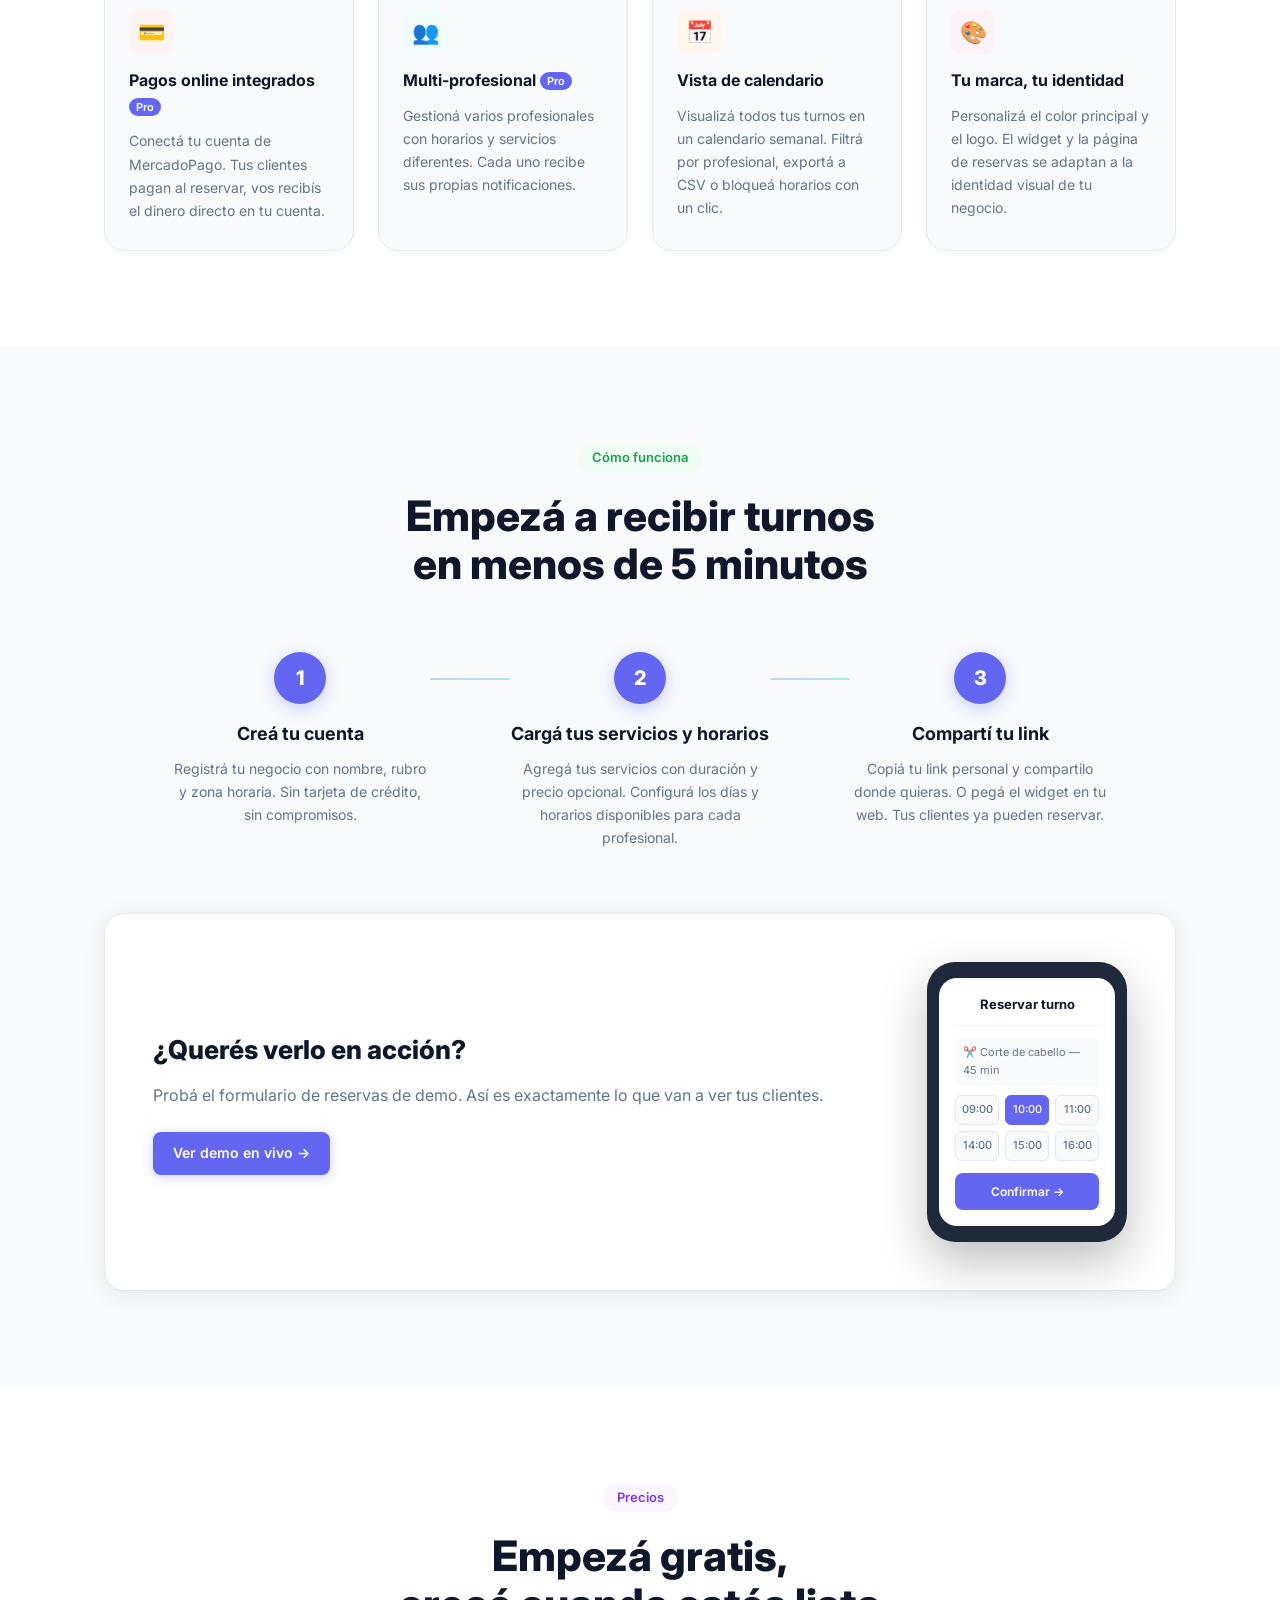
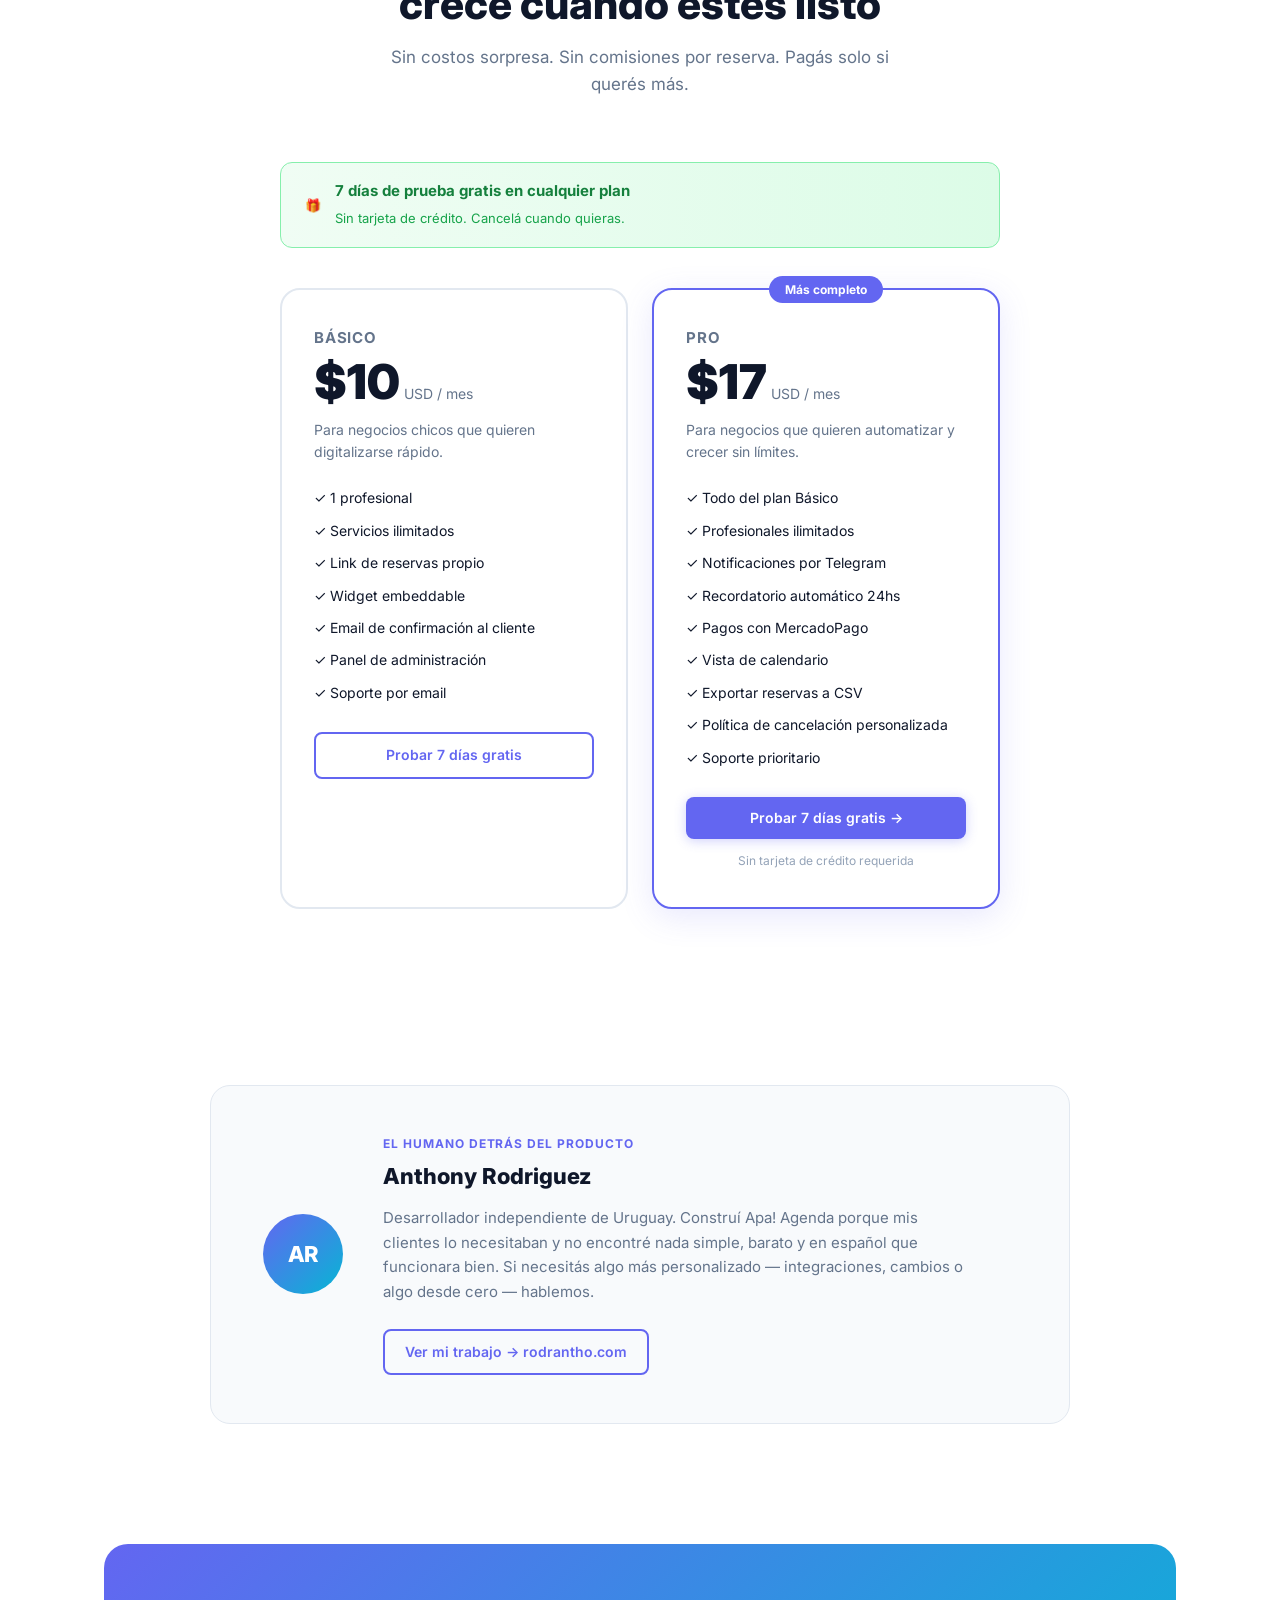
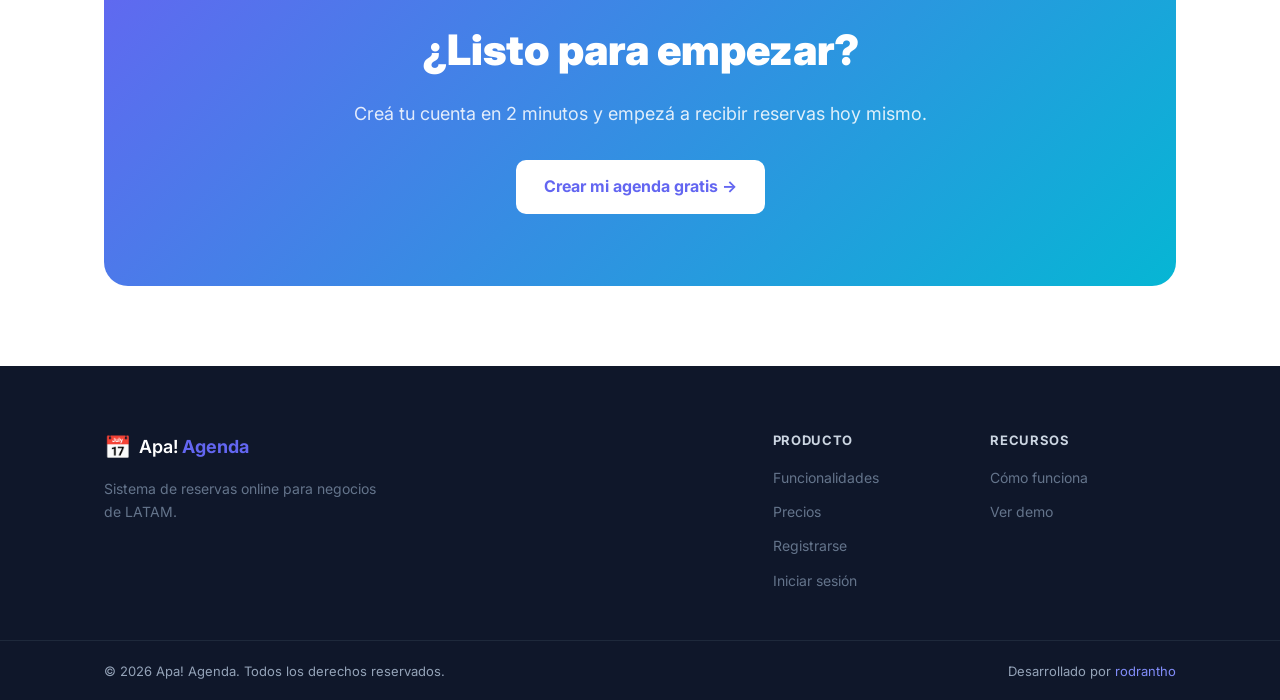
==== commit 6a33d782: "feat: add founder section with link to rodrantho.com" ====
--- a/index.html
+++ b/index.html
@@ -8,6 +8,11 @@
   <meta property="og:title" content="Apa! Agenda" />
   <meta property="og:description" content="Tu agenda online, lista en minutos. Para negocios de salud, belleza, educación y más." />
   <meta property="og:type" content="website" />
+  <meta property="og:image" content="https://apagenda.com/og-image.svg" />
+  <meta property="og:url" content="https://apagenda.com" />
+  <meta name="twitter:card" content="summary_large_image" />
+  <meta name="twitter:image" content="https://apagenda.com/og-image.svg" />
+  <link rel="icon" type="image/svg+xml" href="/favicon.svg" />
   <link rel="preconnect" href="https://fonts.googleapis.com" />
   <link rel="preconnect" href="https://fonts.gstatic.com" crossorigin />
   <link href="https://fonts.googleapis.com/css2?family=Inter:wght@400;500;600;700;800;900&display=swap" rel="stylesheet" />
@@ -326,6 +331,25 @@
   </section>
 
   <!-- ─── CTA FINAL ────────────────────────────────────────────────────────── -->
+  <!-- ─── FOUNDER ─────────────────────────────────────────────────────────── -->
+  <section class="founder section">
+    <div class="container">
+      <div class="founder-card">
+        <div class="founder-avatar">AR</div>
+        <div class="founder-body">
+          <p class="founder-tag">El humano detrás del producto</p>
+          <h2 class="founder-name">Anthony Rodriguez</h2>
+          <p class="founder-bio">
+            Desarrollador independiente de Uruguay. Construí Apa! Agenda porque mis clientes lo necesitaban y no encontré nada simple, barato y en español que funcionara bien. Si necesitás algo más personalizado — integraciones, cambios o algo desde cero — hablemos.
+          </p>
+          <a href="https://rodrantho.com" target="_blank" rel="noopener" class="btn btn--outline">
+            Ver mi trabajo → rodrantho.com
+          </a>
+        </div>
+      </div>
+    </div>
+  </section>
+
   <section class="cta-section section">
     <div class="container">
       <div class="cta-box">
--- a/style.css
+++ b/style.css
@@ -621,6 +621,55 @@
 .plan-features li { font-size: 14px; color: var(--color-text); }
 
 /* ─── CTA SECTION ───────────────────────────────────────────────────────────── */
+/* ─── Founder ────────────────────────────────────────────────────────────── */
+.founder { padding: 80px 0 40px; }
+.founder-card {
+  display: flex;
+  gap: 40px;
+  align-items: center;
+  background: var(--color-surface);
+  border: 1px solid var(--color-border);
+  border-radius: var(--radius-lg);
+  padding: 48px 52px;
+  max-width: 860px;
+  margin: 0 auto;
+}
+.founder-avatar {
+  flex-shrink: 0;
+  width: 80px;
+  height: 80px;
+  border-radius: 50%;
+  background: linear-gradient(135deg, var(--color-primary) 0%, #06b6d4 100%);
+  color: #fff;
+  font-size: 22px;
+  font-weight: 800;
+  display: flex;
+  align-items: center;
+  justify-content: center;
+  letter-spacing: -0.5px;
+}
+.founder-tag {
+  font-size: 12px;
+  font-weight: 700;
+  text-transform: uppercase;
+  letter-spacing: 0.08em;
+  color: var(--color-primary);
+  margin-bottom: 6px;
+}
+.founder-name {
+  font-size: 22px;
+  font-weight: 800;
+  margin-bottom: 12px;
+  color: var(--color-text);
+}
+.founder-bio {
+  font-size: 15px;
+  color: var(--color-muted);
+  line-height: 1.65;
+  margin-bottom: 24px;
+  max-width: 580px;
+}
+
 .cta-section { padding: 80px 0; }
 .cta-box {
   background: linear-gradient(135deg, var(--color-primary) 0%, #06b6d4 100%);
@@ -707,6 +756,9 @@
 
   .cta-box { padding: 48px 24px; }
 
+  .founder-card { flex-direction: column; text-align: center; padding: 36px 24px; gap: 24px; }
+  .founder-bio { max-width: 100%; }
+
   .footer__inner { grid-template-columns: 1fr; gap: 40px; }
   .footer__bottom .container { flex-direction: column; text-align: center; }
 }
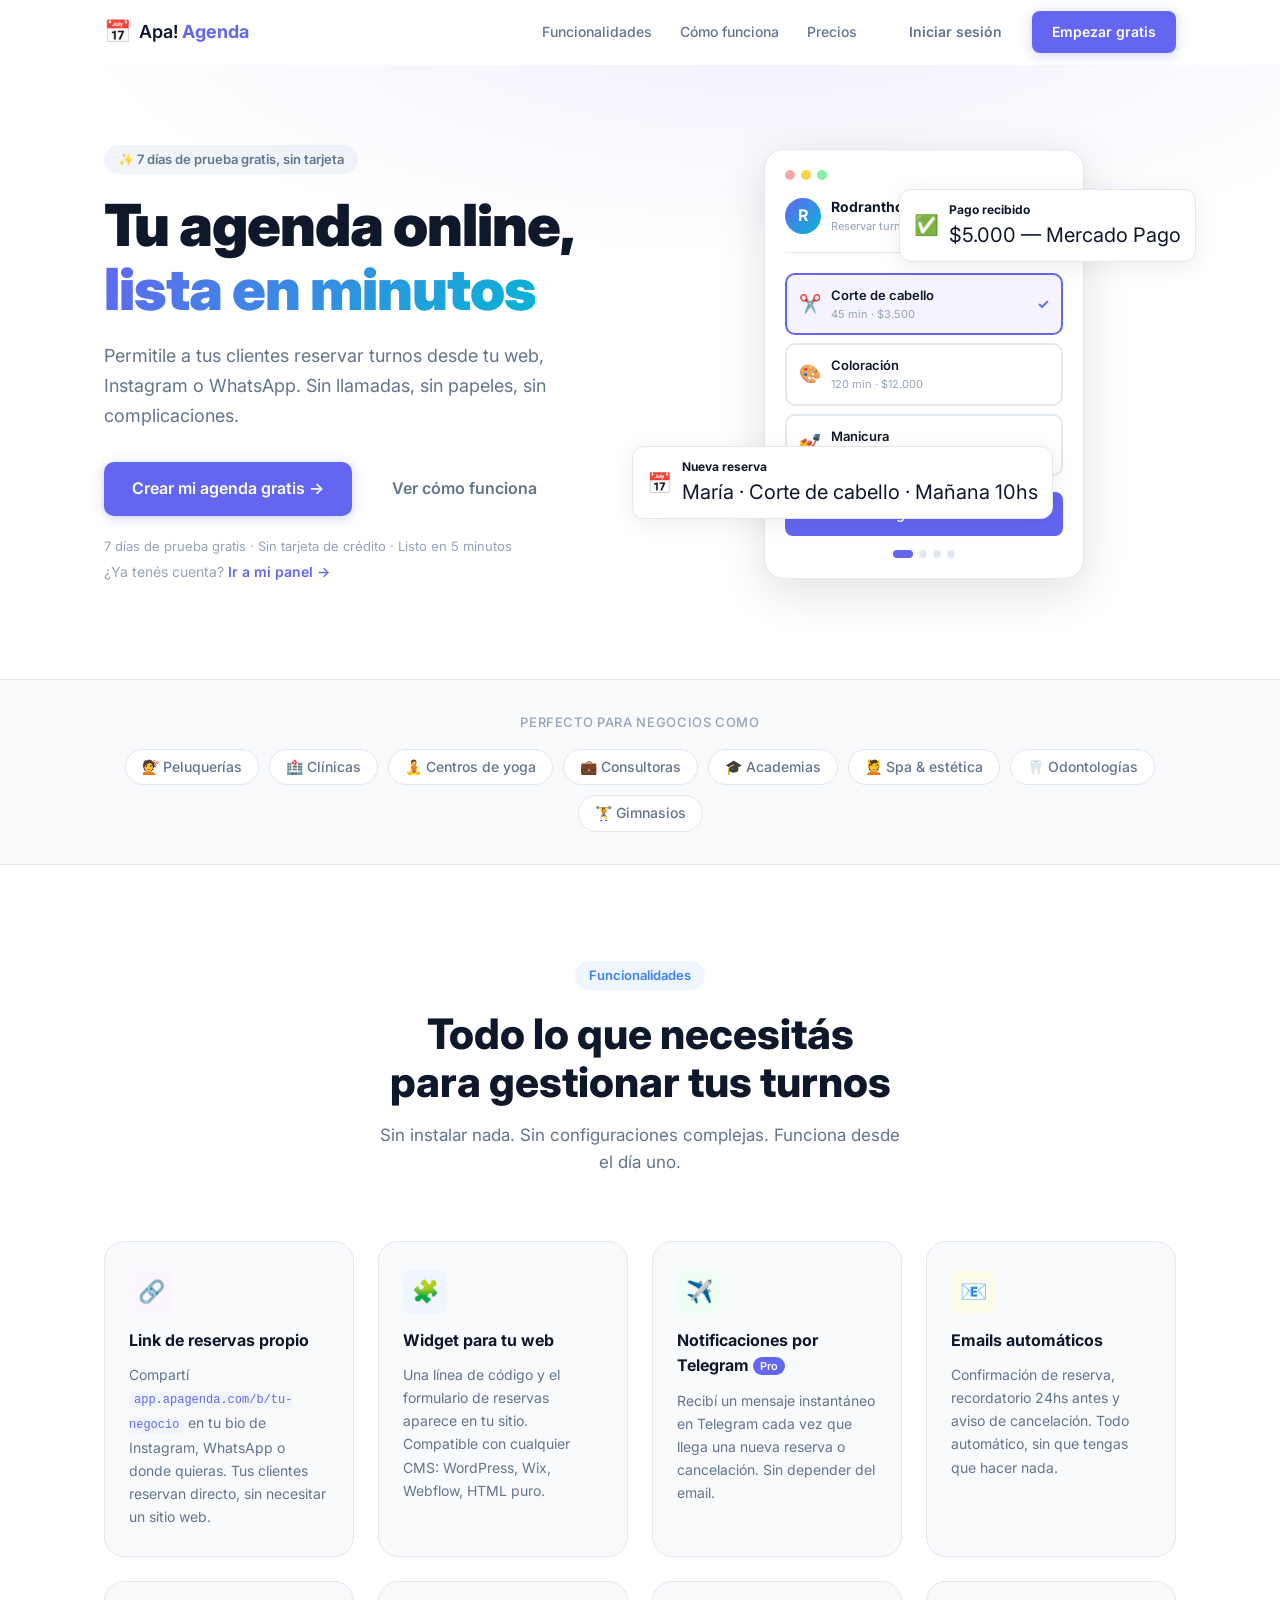
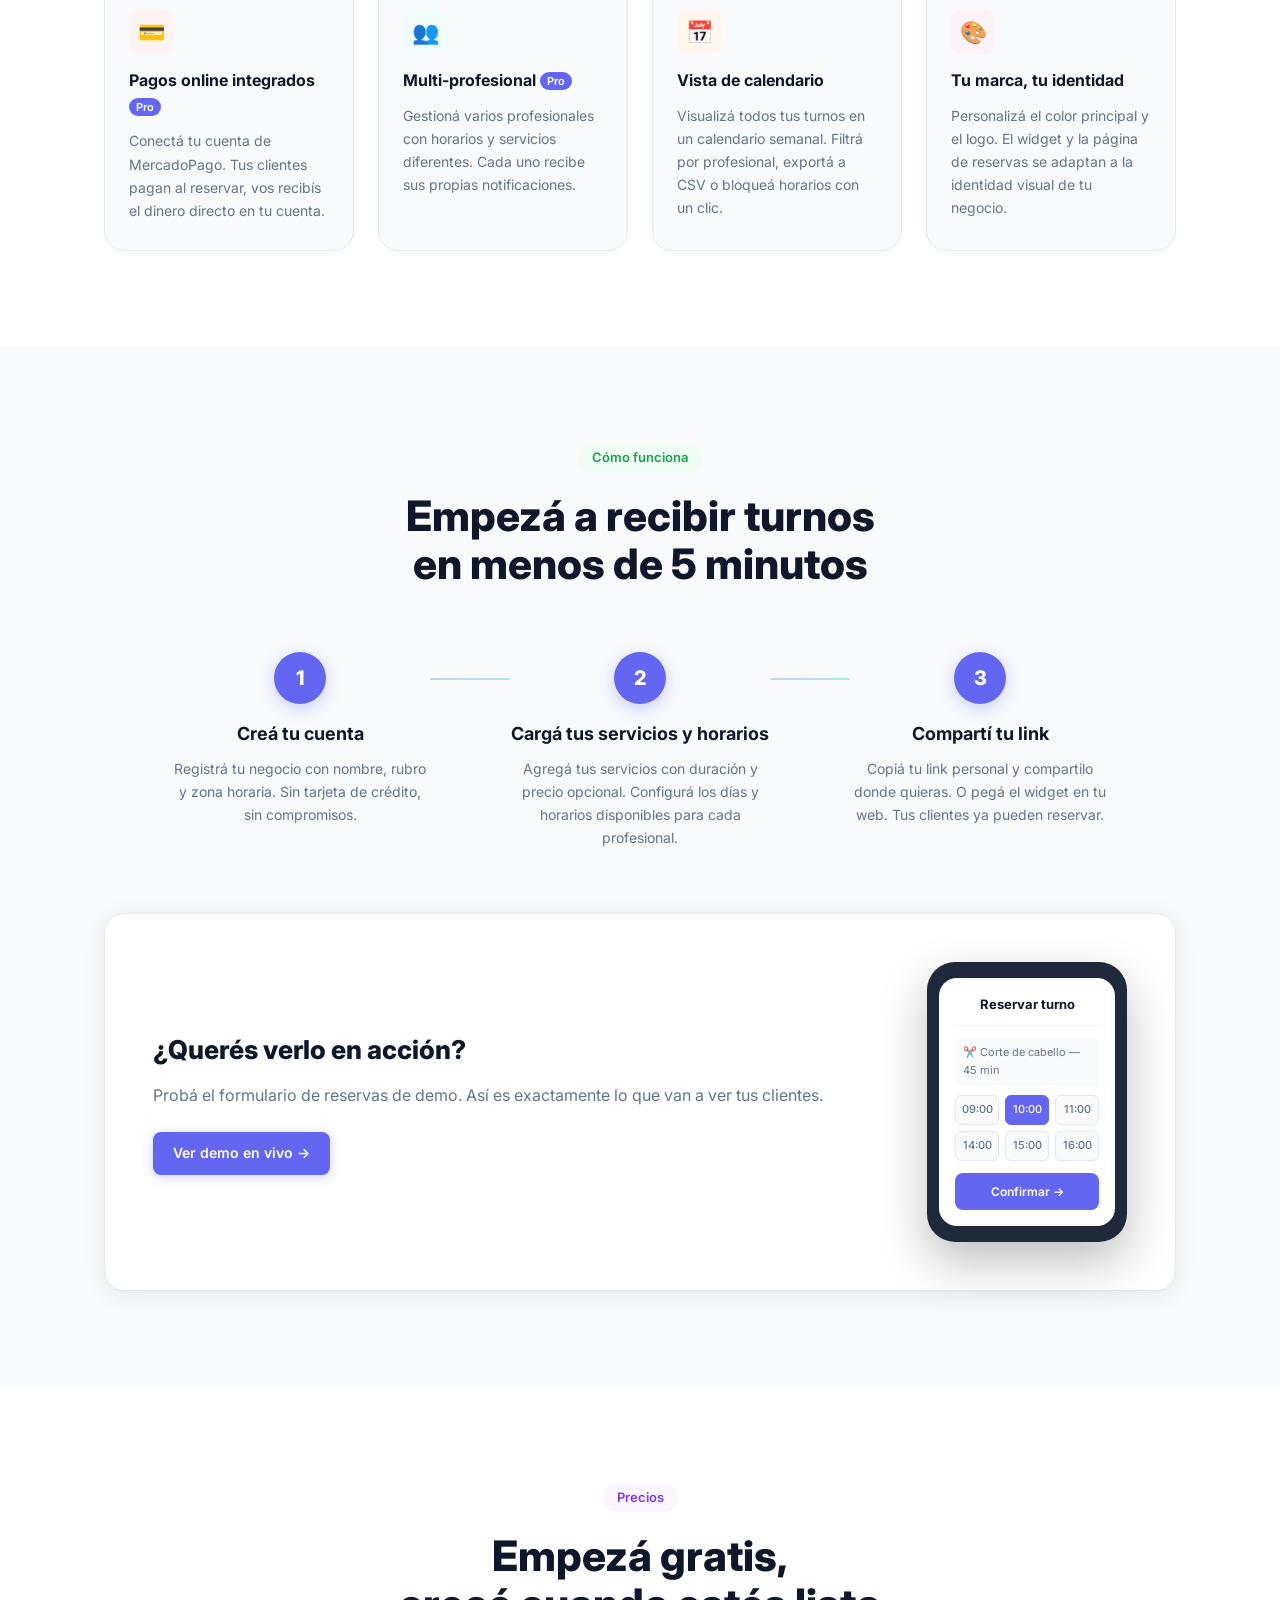
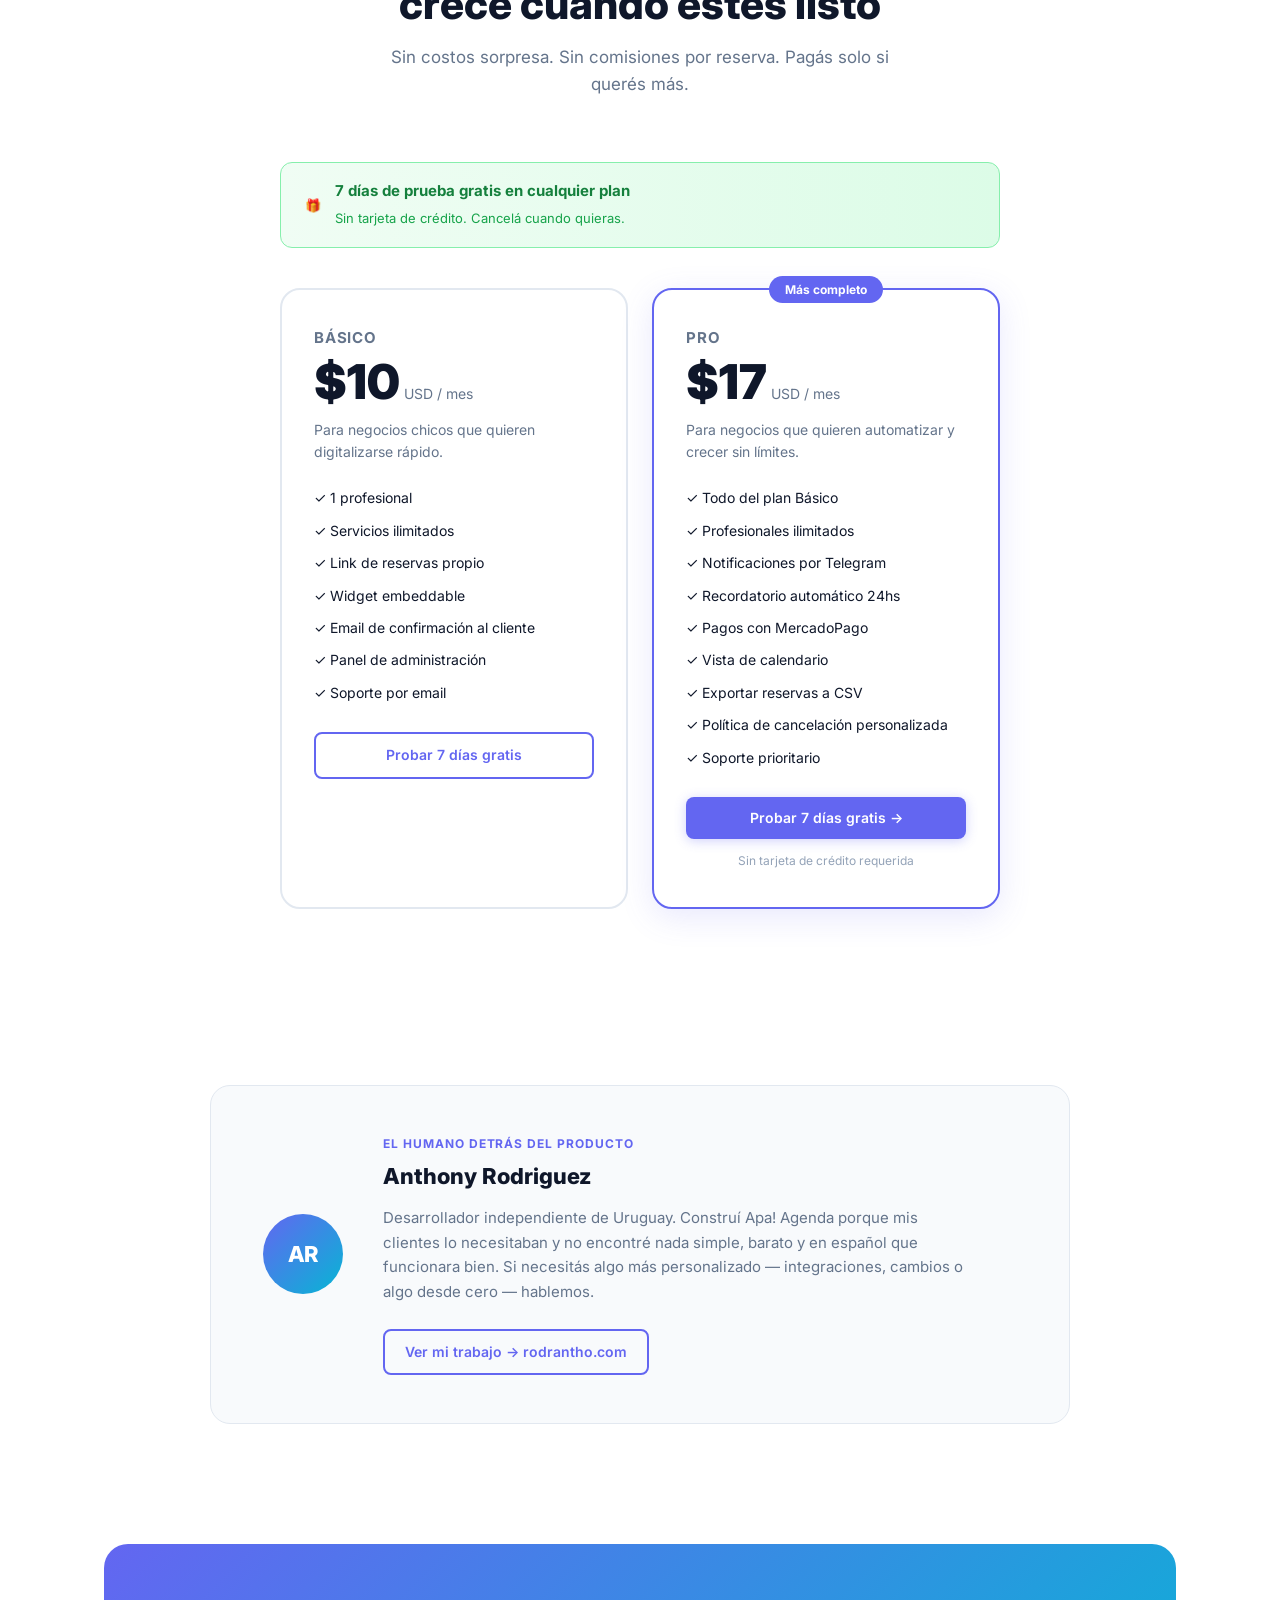
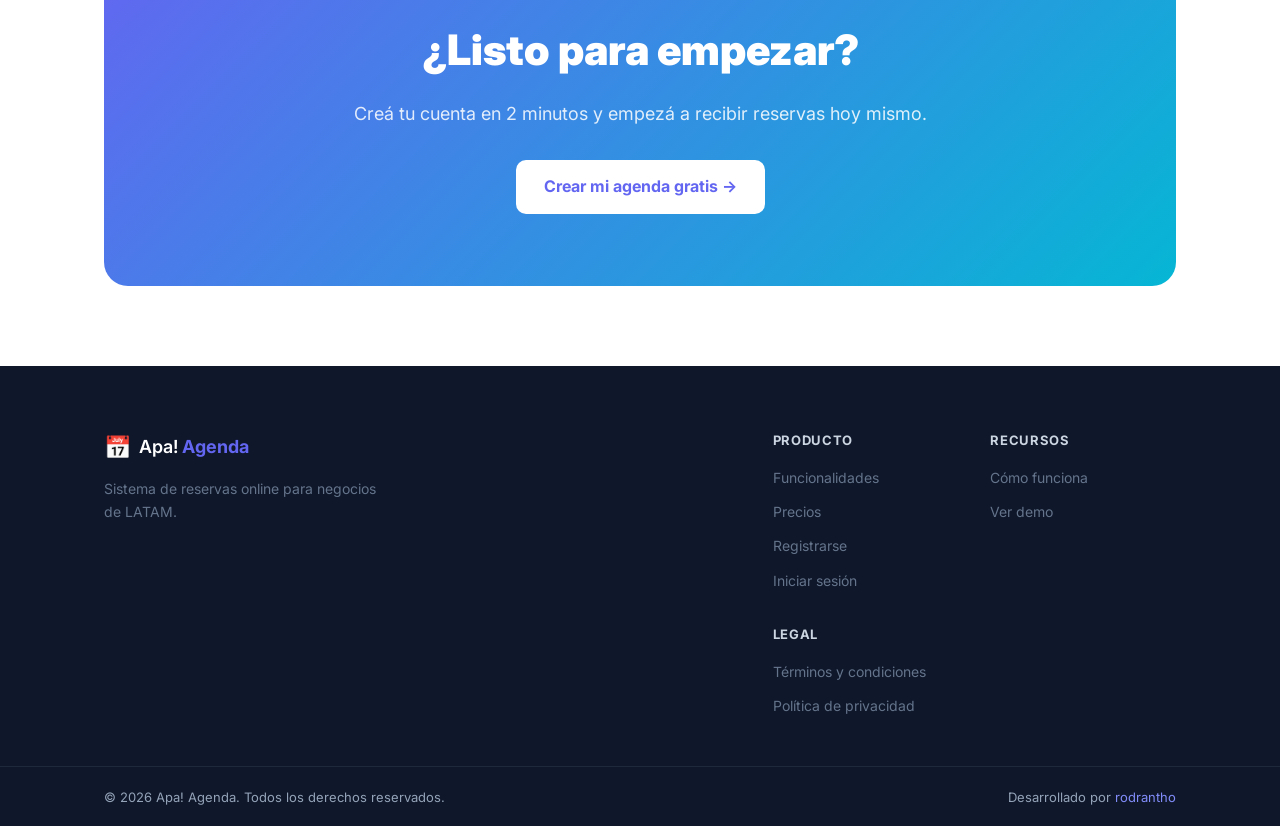
==== commit 01469034: "feat: add terms of service and privacy policy pages, legal footer links" ====
--- a/index.html
+++ b/index.html
@@ -385,6 +385,11 @@
           <a href="#how">Cómo funciona</a>
           <a href="https://app.apagenda.com/b/salon-demo" target="_blank" rel="noopener">Ver demo</a>
         </div>
+        <div class="footer__col">
+          <h4>Legal</h4>
+          <a href="/terminos">Términos y condiciones</a>
+          <a href="/privacidad">Política de privacidad</a>
+        </div>
       </div>
     </div>
     <div class="footer__bottom">
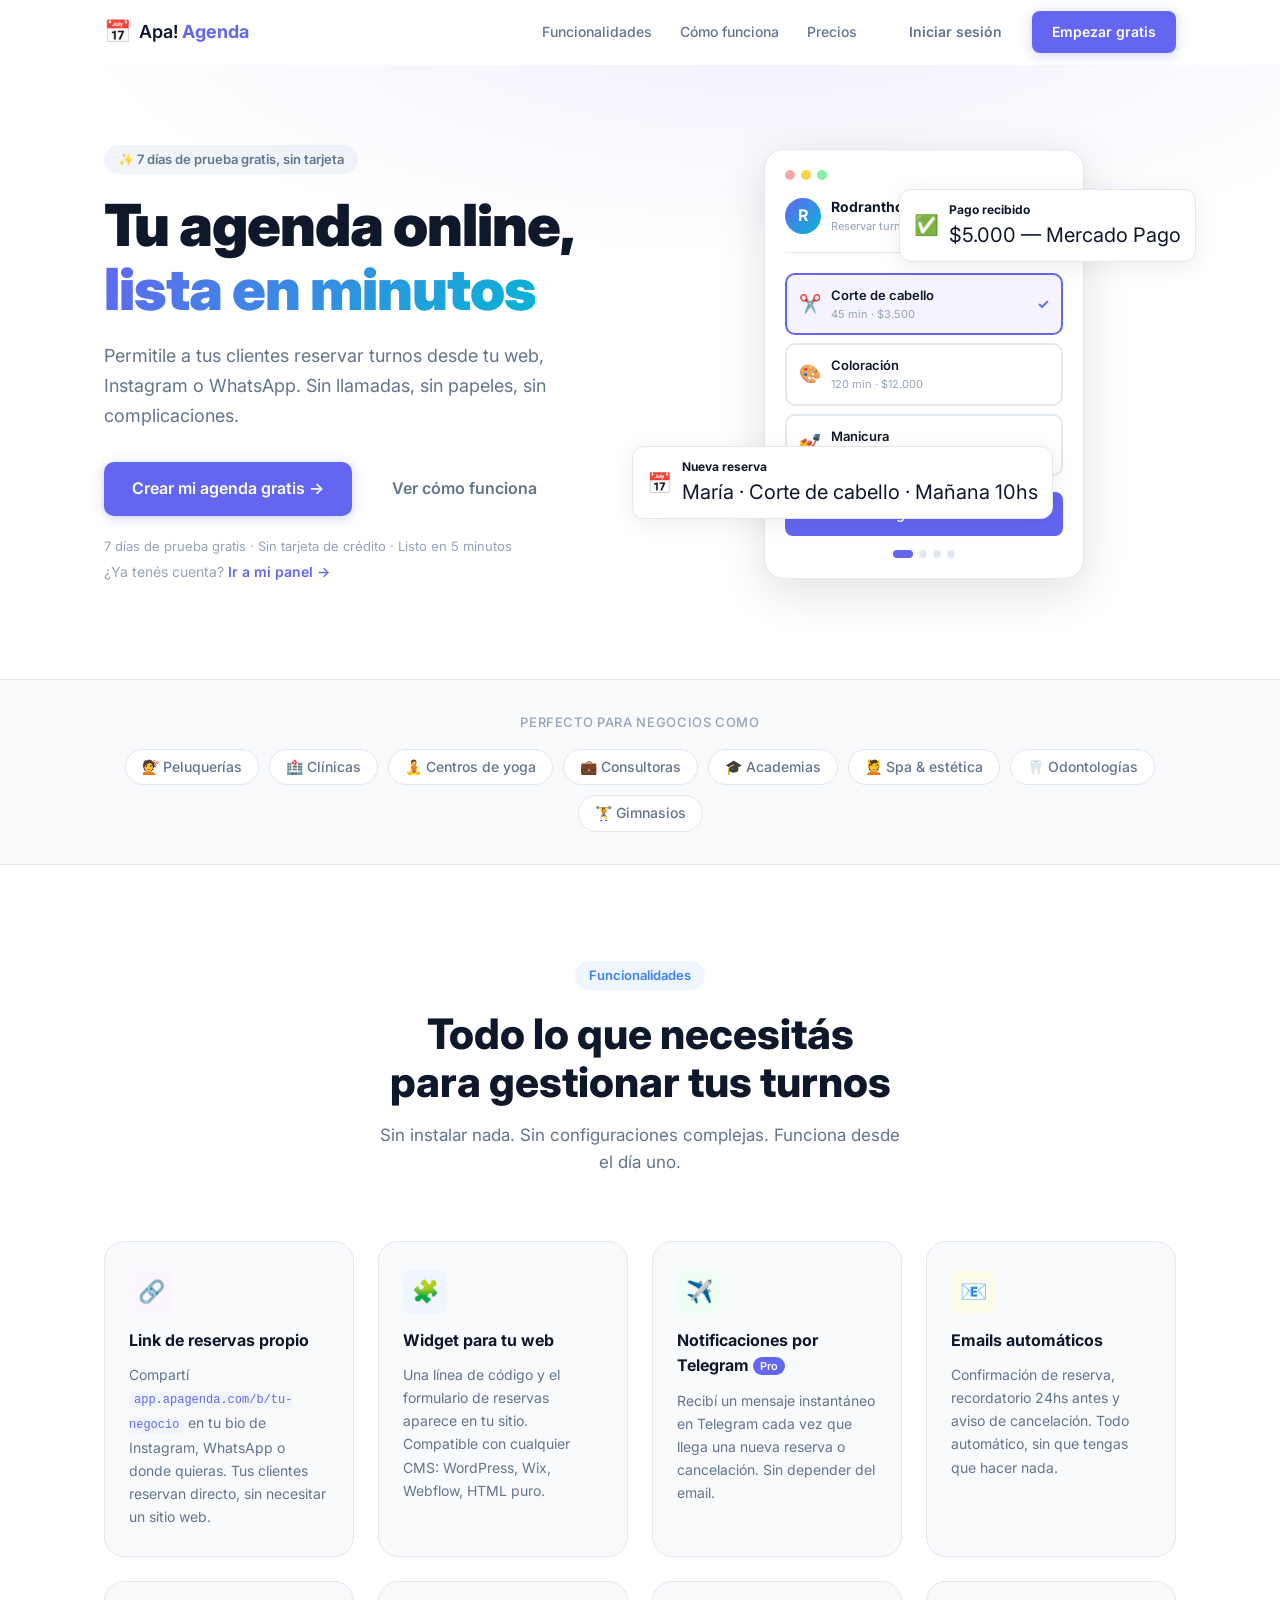
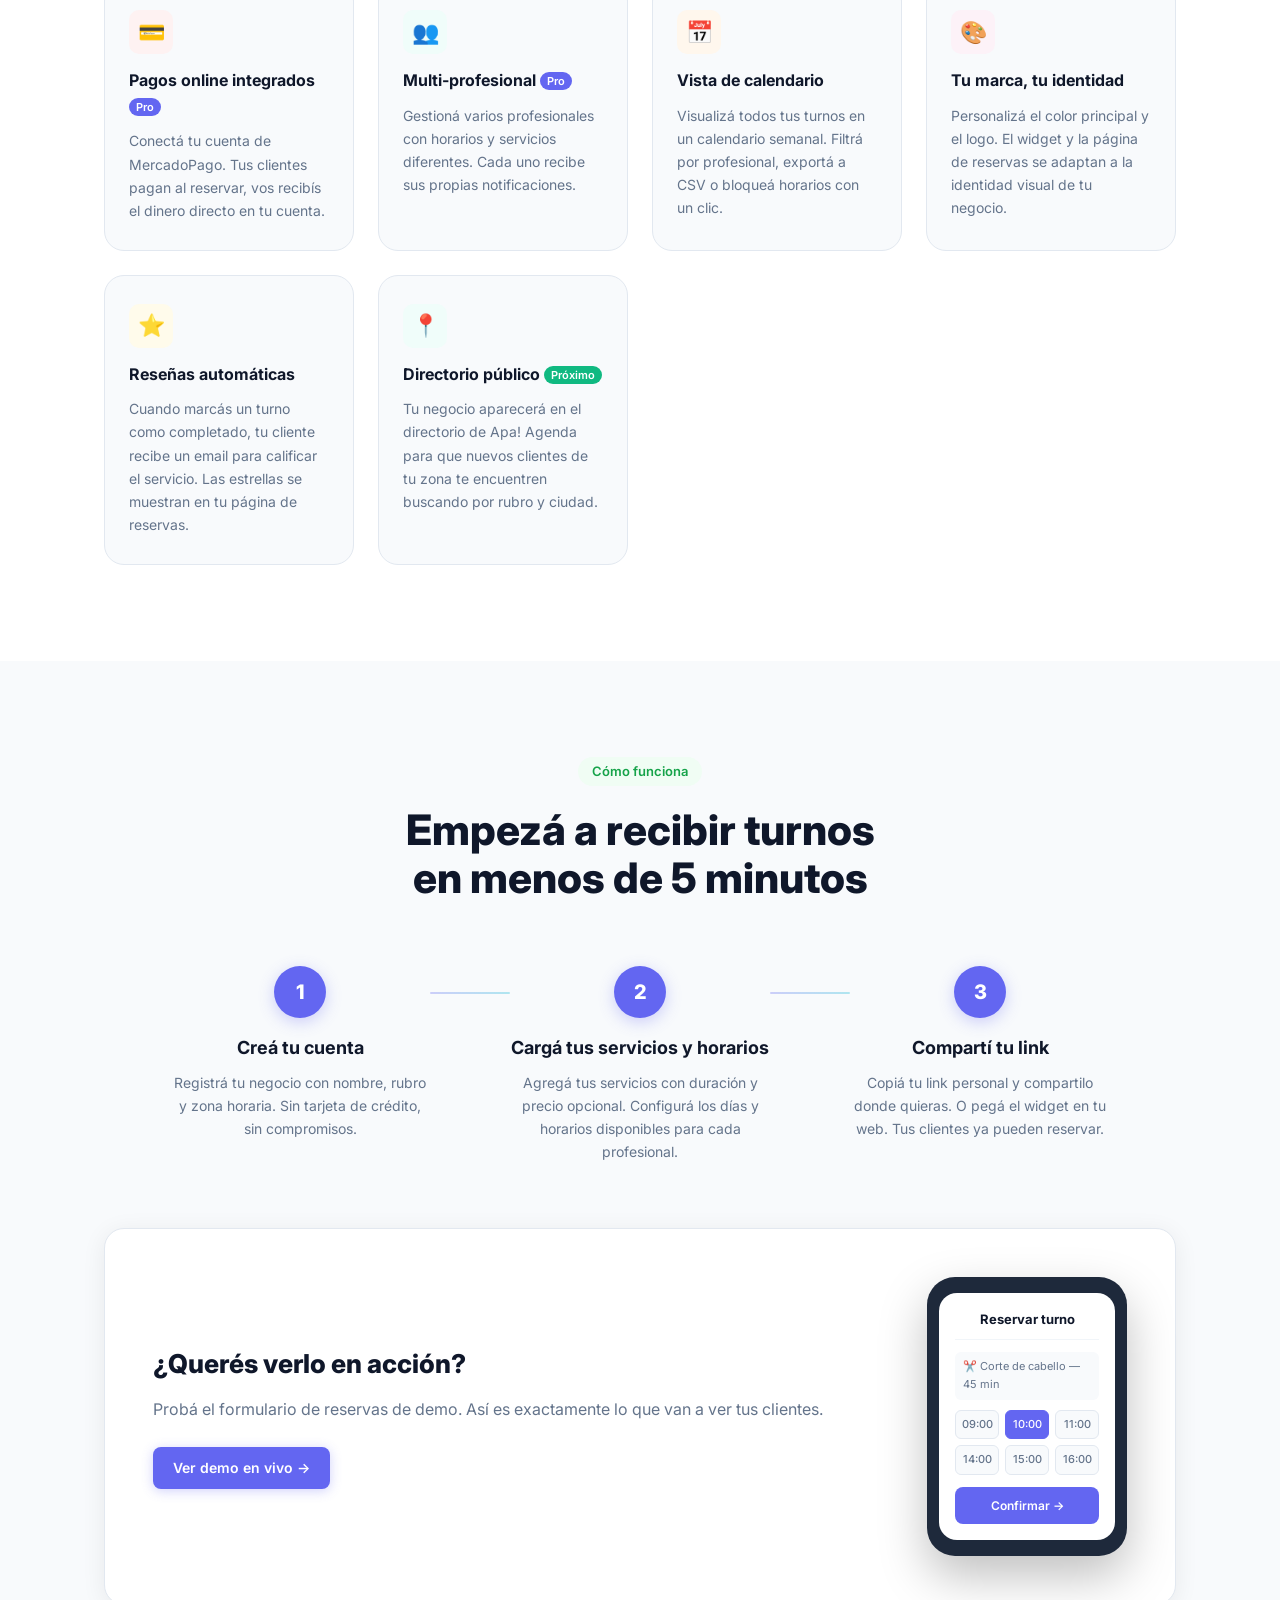
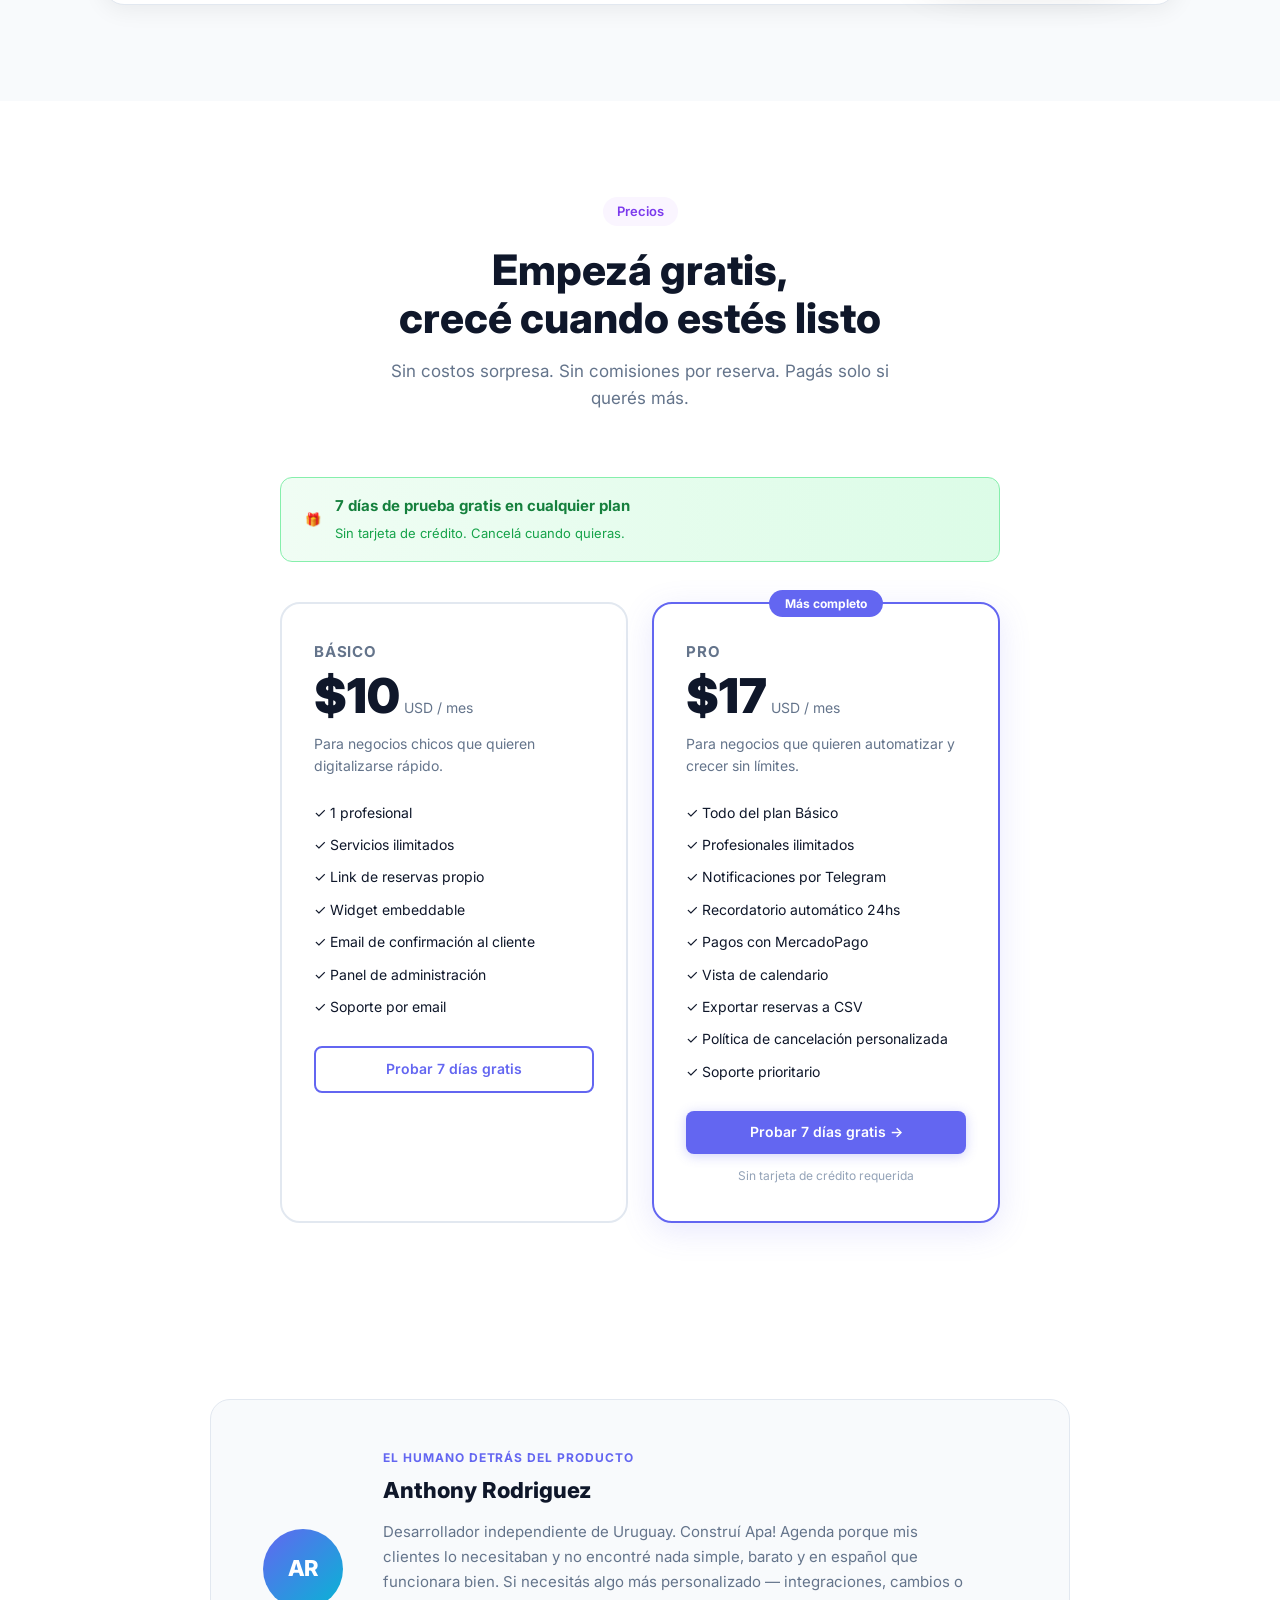
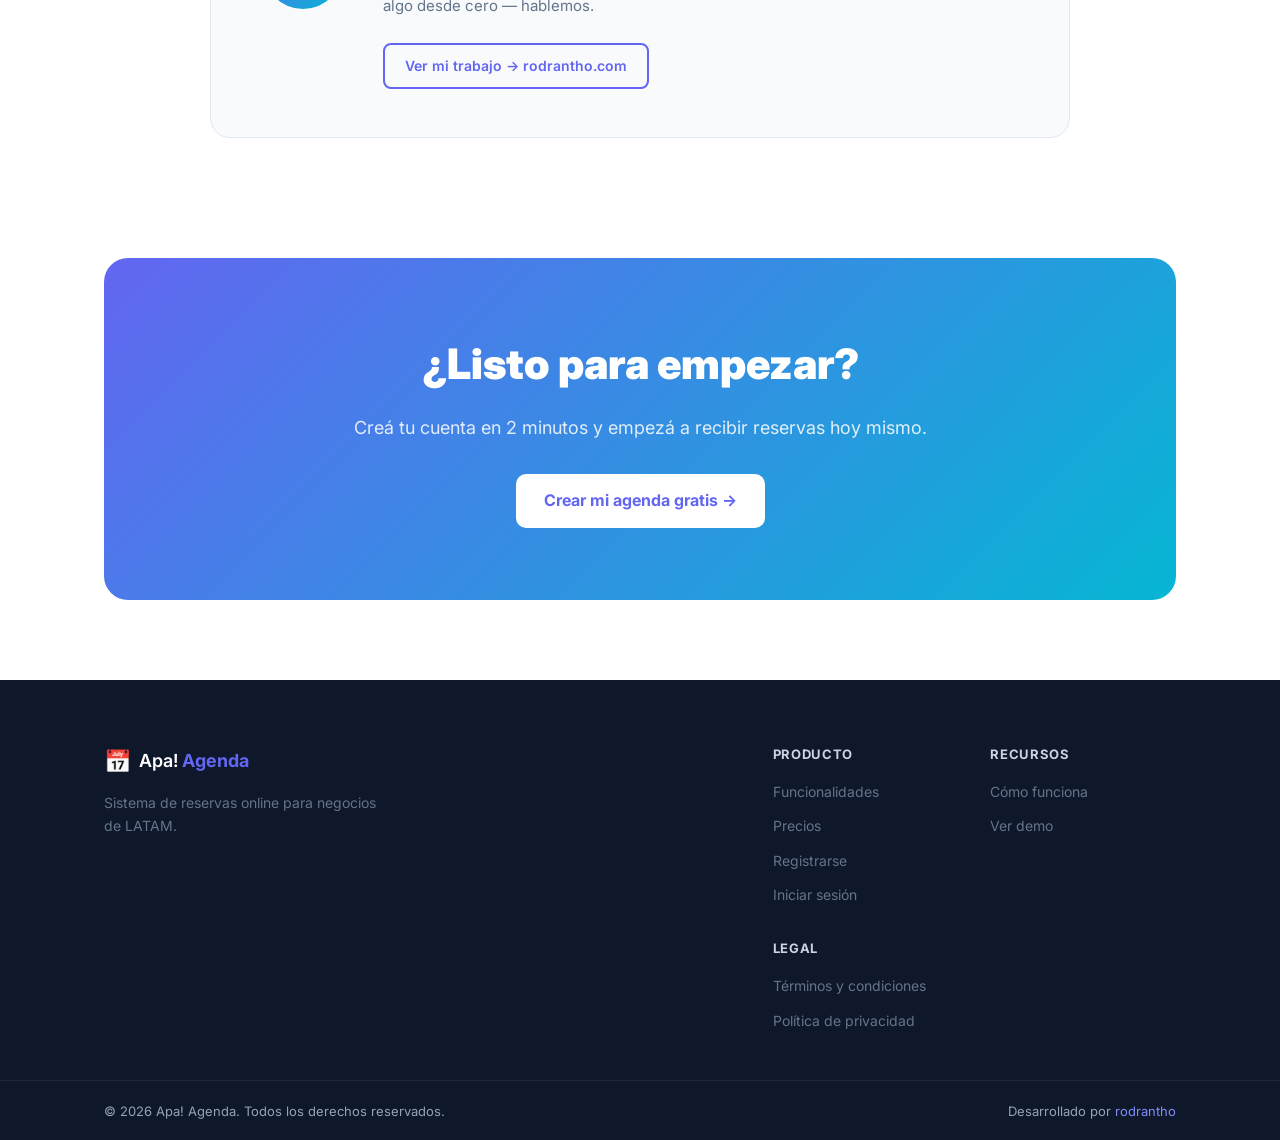
==== commit 724e4c2d: "feat: add reviews and directory features to landing" ====
--- a/index.html
+++ b/index.html
@@ -206,6 +206,18 @@
           <p>Personalizá el color principal y el logo. El widget y la página de reservas se adaptan a la identidad visual de tu negocio.</p>
         </div>
 
+        <div class="feature-card">
+          <div class="feature-icon feature-icon--yellow">⭐</div>
+          <h3>Reseñas automáticas</h3>
+          <p>Cuando marcás un turno como completado, tu cliente recibe un email para calificar el servicio. Las estrellas se muestran en tu página de reservas.</p>
+        </div>
+
+        <div class="feature-card">
+          <div class="feature-icon feature-icon--teal">📍</div>
+          <h3>Directorio público <span style="font-size:11px;background:#10b981;color:#fff;padding:2px 7px;border-radius:99px;vertical-align:middle;font-weight:600;">Próximo</span></h3>
+          <p>Tu negocio aparecerá en el directorio de Apa! Agenda para que nuevos clientes de tu zona te encuentren buscando por rubro y ciudad.</p>
+        </div>
+
       </div>
     </div>
   </section>
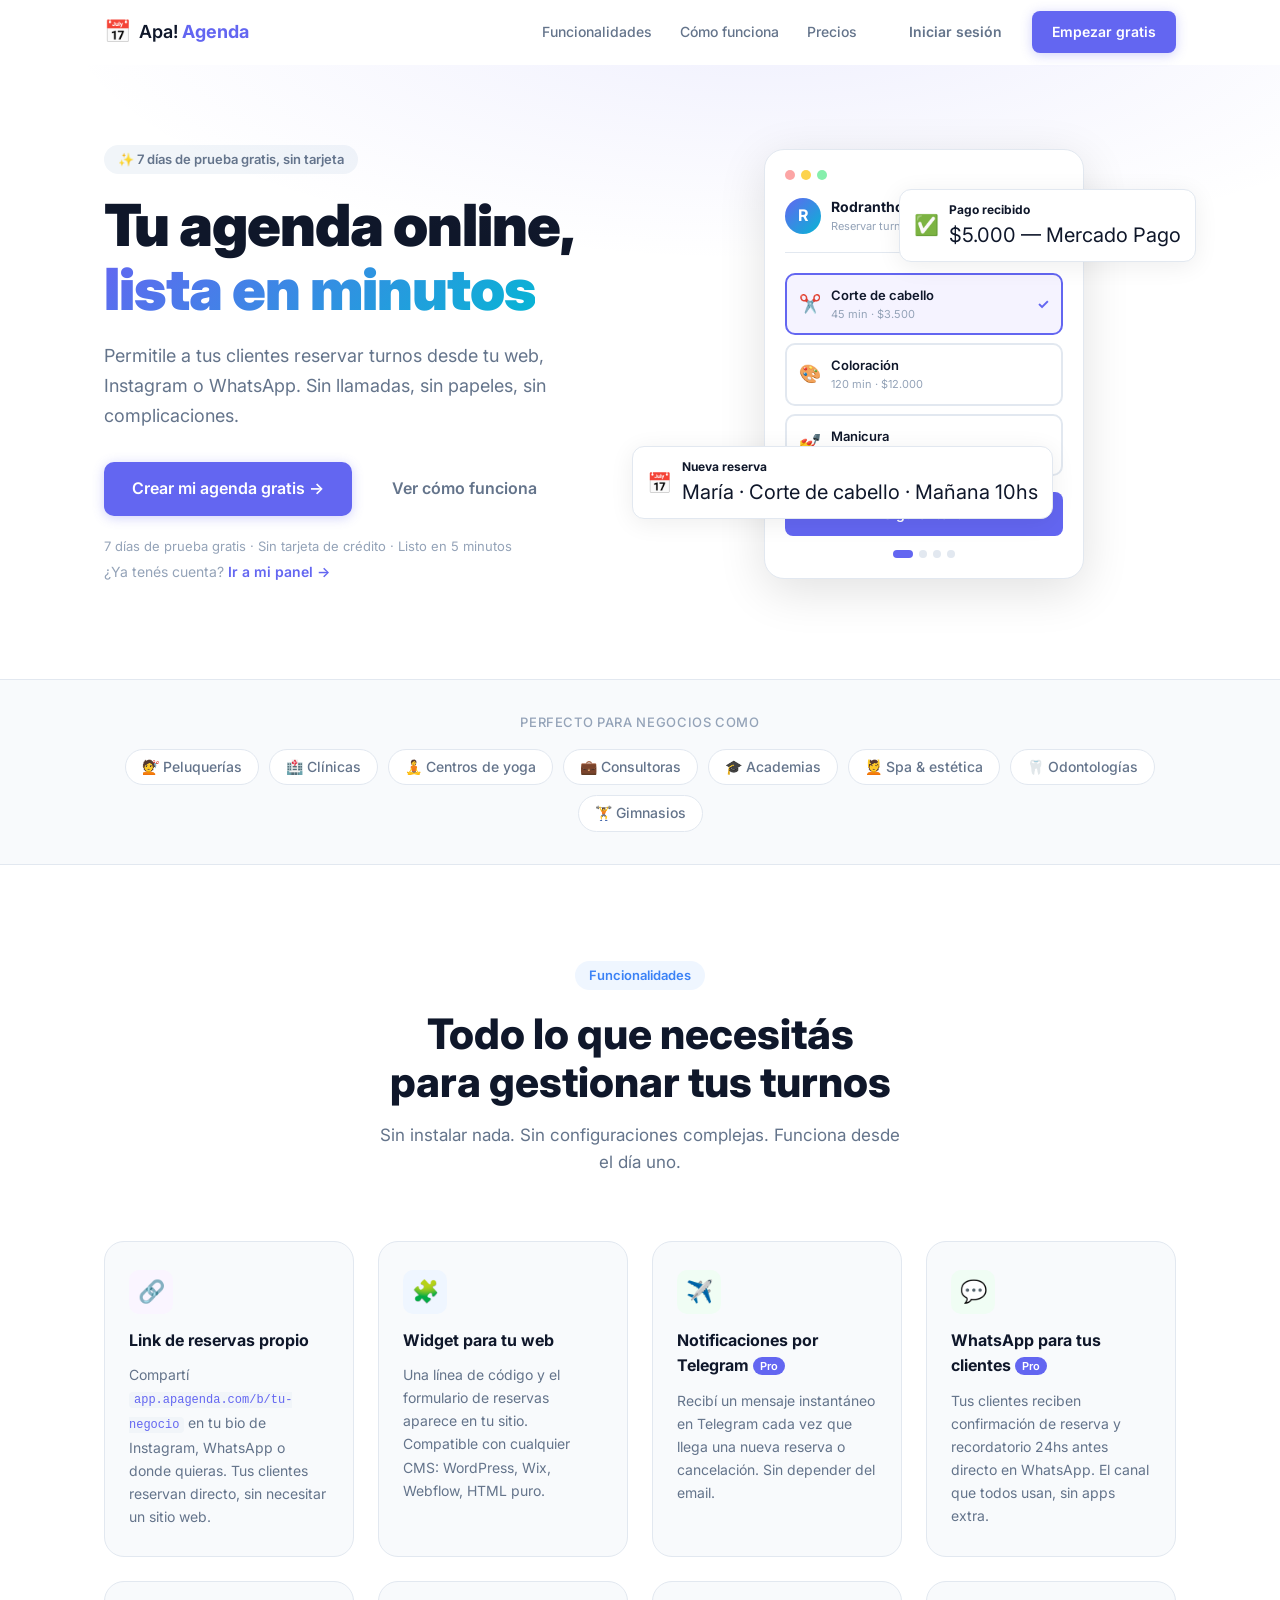
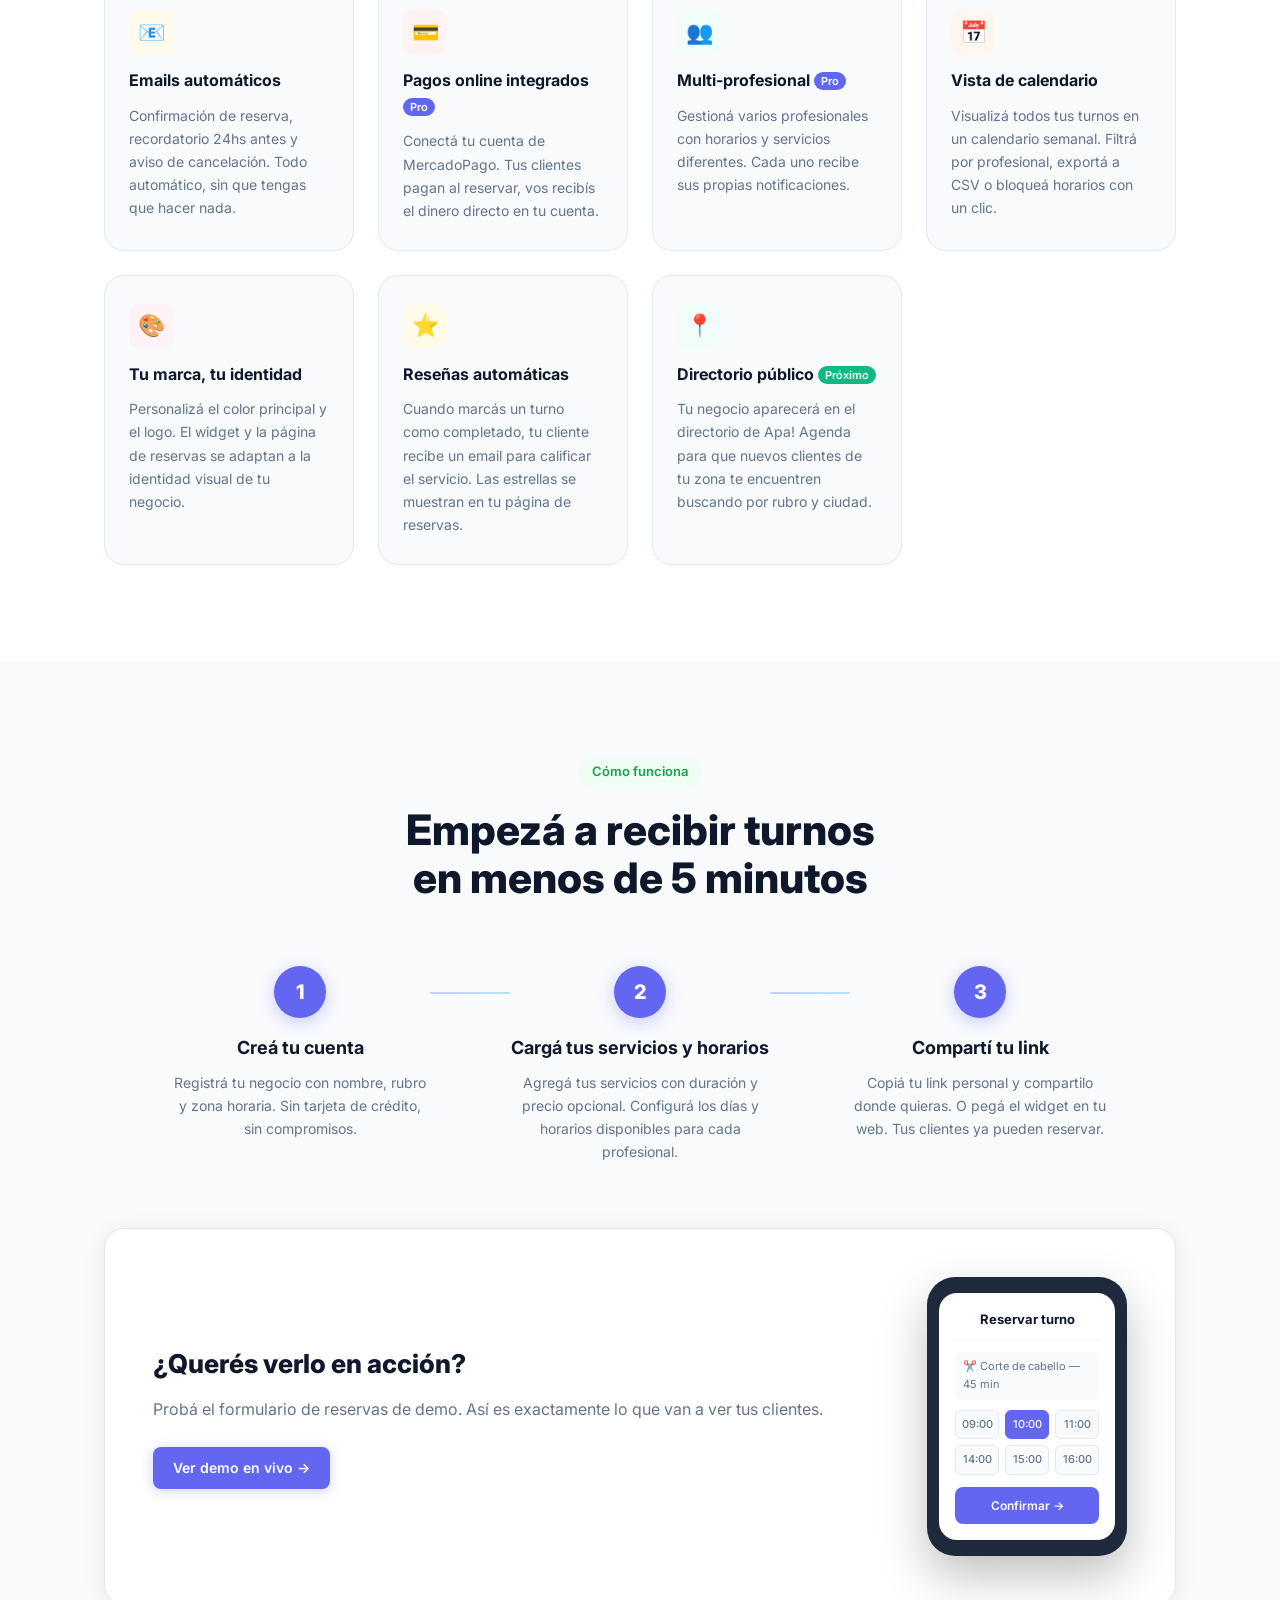
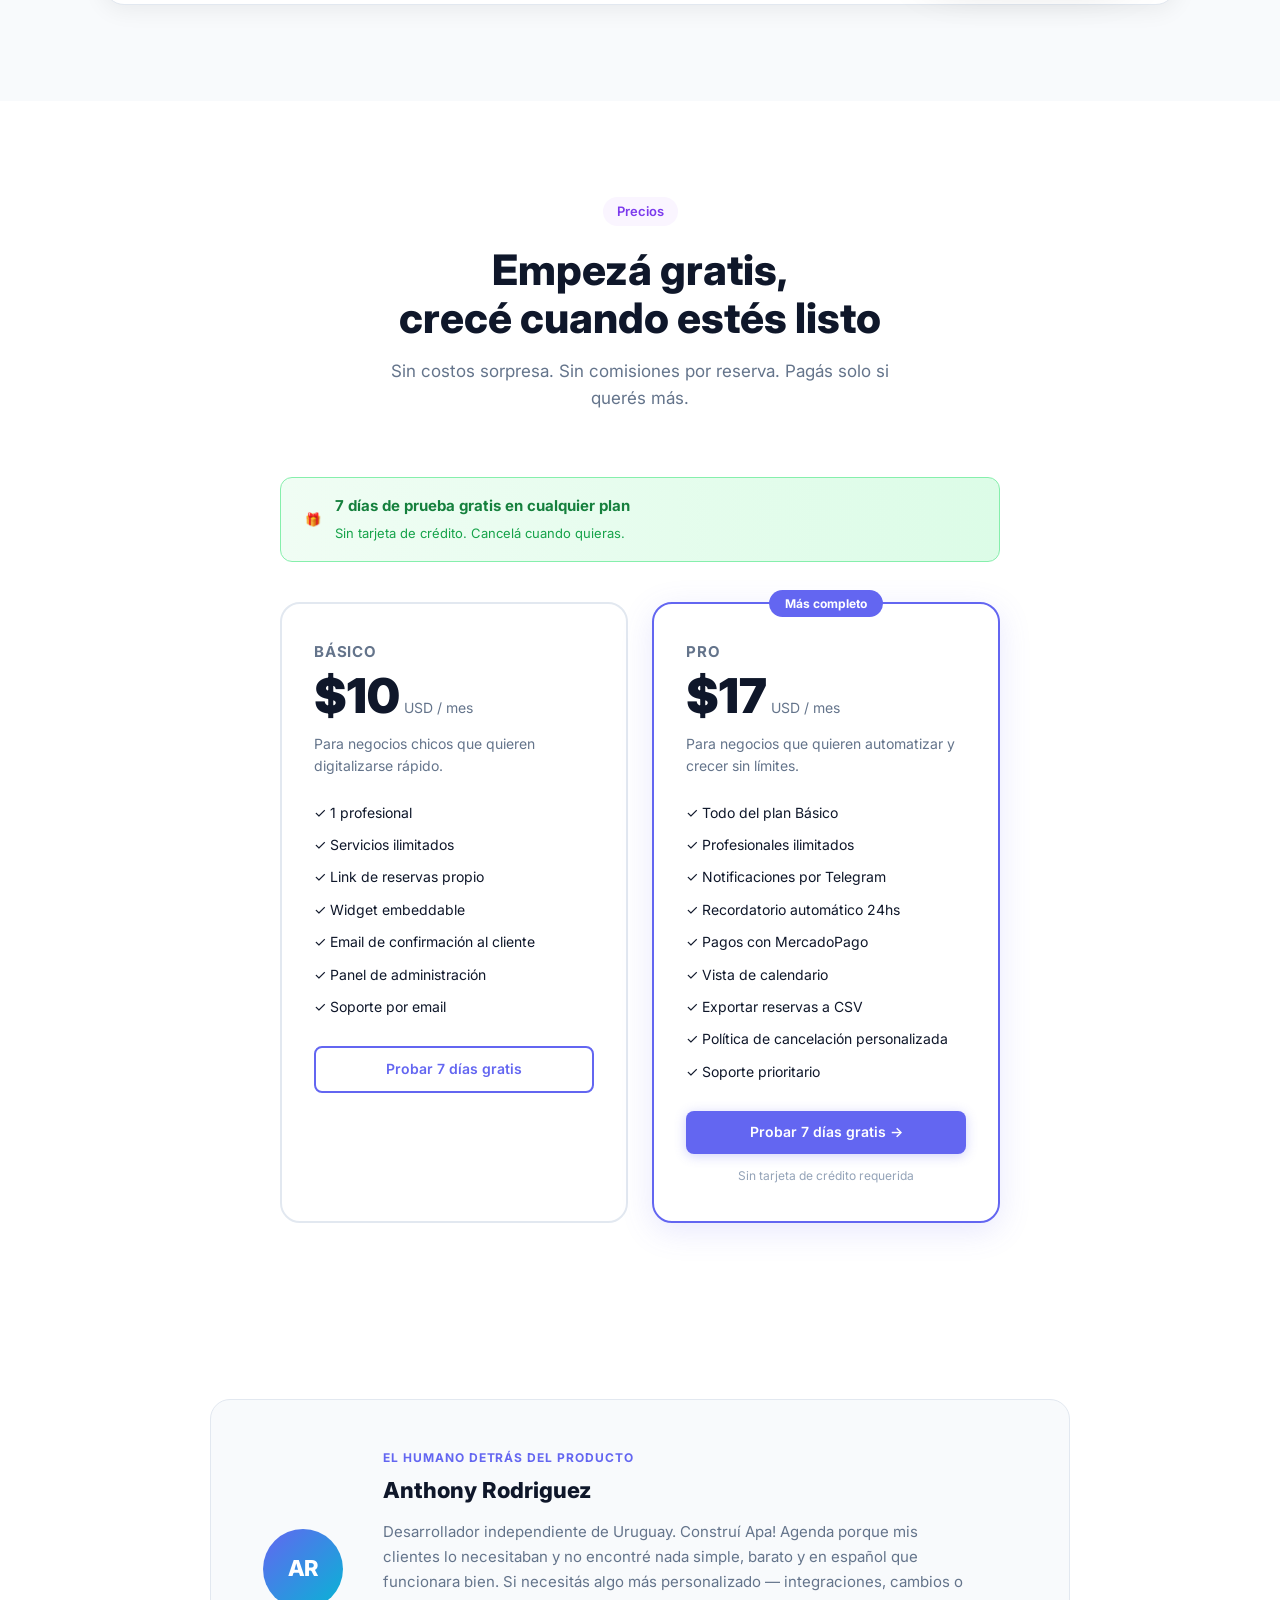
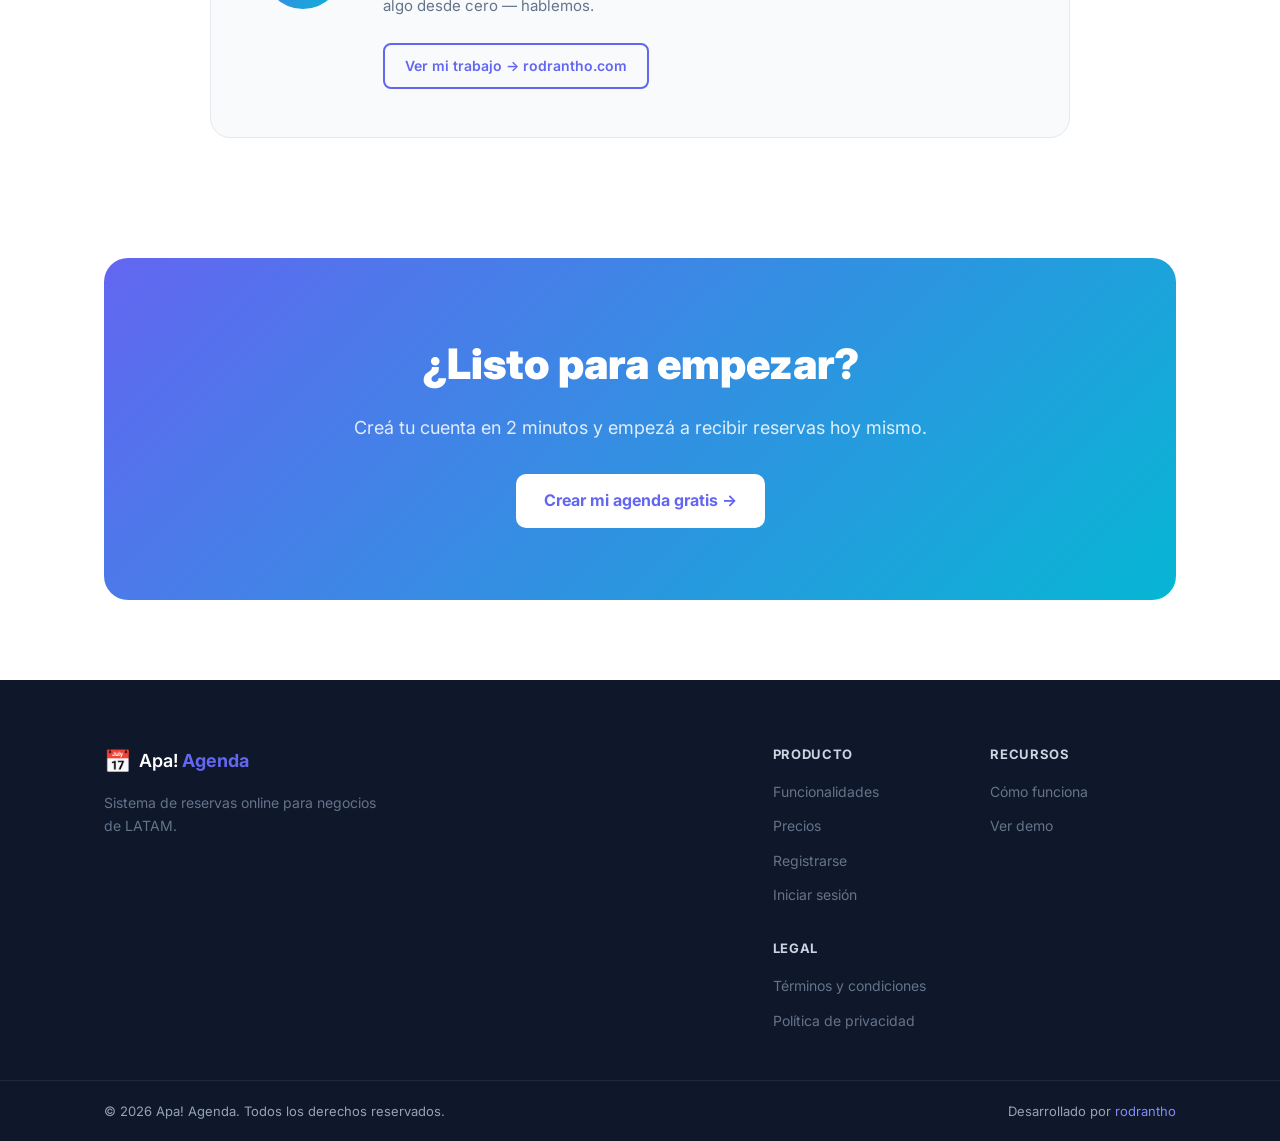
==== commit 45dc5667: "feat: agregar feature card de WhatsApp (Plan Pro) en sección de funcionalidades Co-Authored-By: Clau" ====
--- a/index.html
+++ b/index.html
@@ -4,7 +4,7 @@
   <meta charset="UTF-8" />
   <meta name="viewport" content="width=device-width, initial-scale=1.0" />
   <title>Apa! Agenda — Tu agenda online, lista en minutos</title>
-  <meta name="description" content="Sistema de reservas online para salones, clínicas, estudios y más. Widget embeddable, notificaciones por Telegram y email, pagos integrados." />
+  <meta name="description" content="Sistema de reservas online para salones, clínicas, estudios y más. Widget embeddable, notificaciones por WhatsApp, Telegram y email, pagos integrados." />
   <meta property="og:title" content="Apa! Agenda" />
   <meta property="og:description" content="Tu agenda online, lista en minutos. Para negocios de salud, belleza, educación y más." />
   <meta property="og:type" content="website" />
@@ -177,6 +177,12 @@
         </div>
 
         <div class="feature-card">
+          <div class="feature-icon feature-icon--green">💬</div>
+          <h3>WhatsApp para tus clientes <span style="font-size:11px;background:#6366f1;color:#fff;padding:2px 7px;border-radius:99px;vertical-align:middle;font-weight:600;">Pro</span></h3>
+          <p>Tus clientes reciben confirmación de reserva y recordatorio 24hs antes directo en WhatsApp. El canal que todos usan, sin apps extra.</p>
+        </div>
+
+        <div class="feature-card">
           <div class="feature-icon feature-icon--yellow">📧</div>
           <h3>Emails automáticos</h3>
           <p>Confirmación de reserva, recordatorio 24hs antes y aviso de cancelación. Todo automático, sin que tengas que hacer nada.</p>
